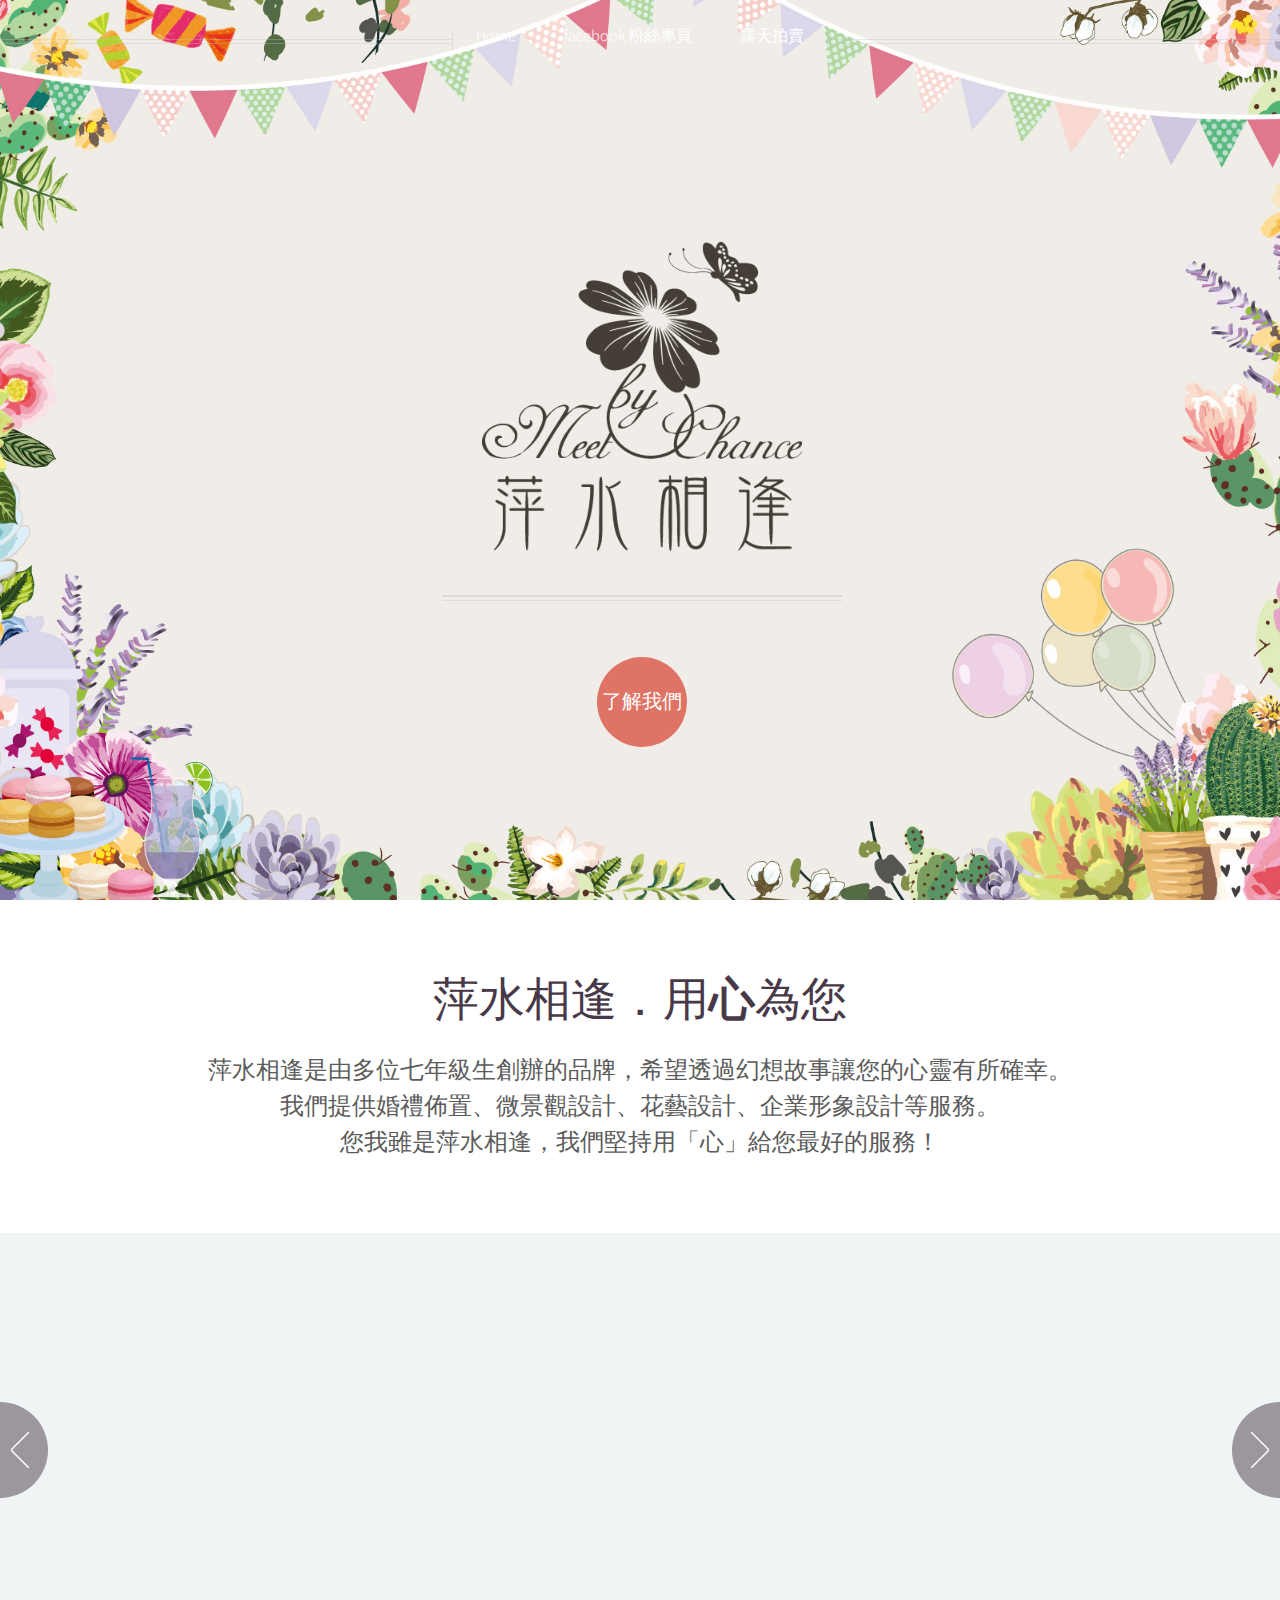
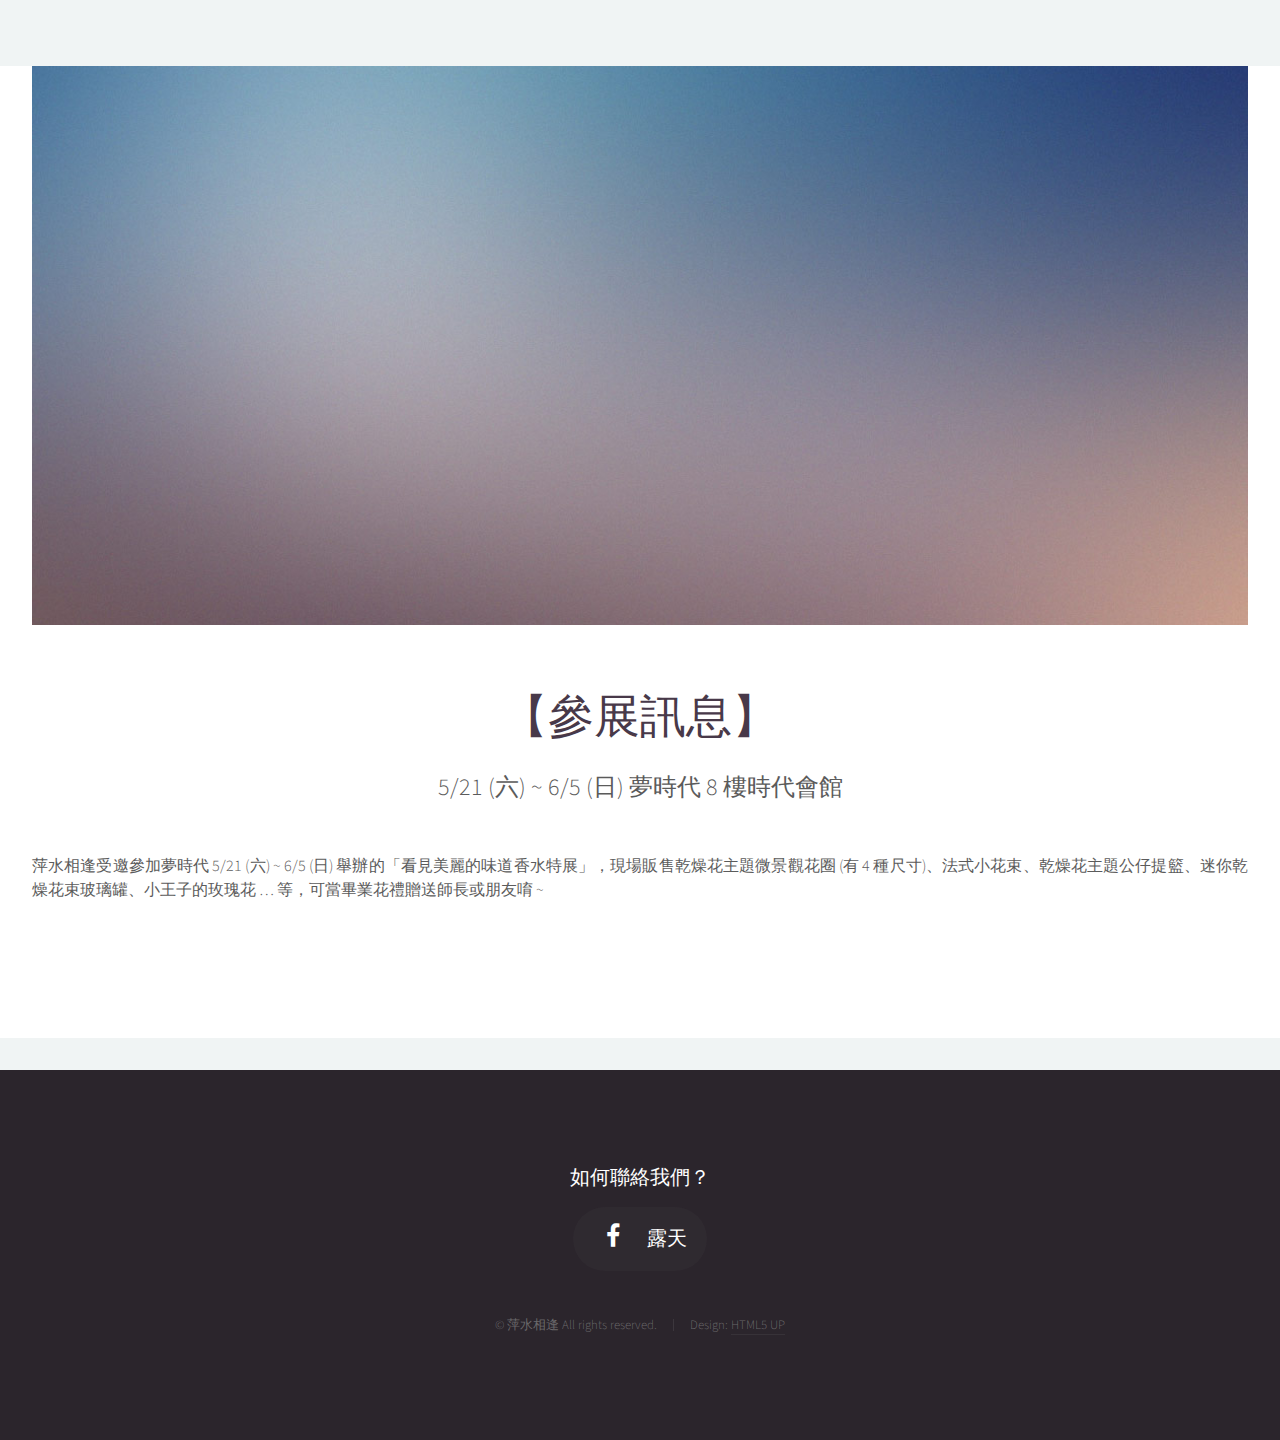
==== index.html @ 65e1cee0 "mark 'Continue Reading' button" ====
<!DOCTYPE HTML>
<!--
	Helios by HTML5 UP
	html5up.net | @n33co
	Free for personal and commercial use under the CCA 3.0 license (html5up.net/license)
-->
<html>
	<head>
		<title>萍水相逢</title>
		<meta charset="utf-8" />
		<meta name="viewport" content="width=device-width, initial-scale=1" />
		<!--[if lte IE 8]><script src="assets/js/ie/html5shiv.js"></script><![endif]-->
		<link rel="stylesheet" href="assets/css/main.css" />
		<!--[if lte IE 8]><link rel="stylesheet" href="assets/css/ie8.css" /><![endif]-->
	</head>
	<body class="homepage">
		<div id="page-wrapper">

			<!-- Header -->
				<div id="header">

					<!-- Inner -->
						<div class="inner">
							<header>
								<h1><a href="index.html" id="logo"><img src="images/logo.png" alt="logo" height="80%" width="80%"></a></h1>
								<hr />
							</header>
							<footer>
								<a href="#banner" class="button circled scrolly">了解我們</a>
							</footer>
						</div>

					<!-- Nav -->
						<nav id="nav">
							<ul>
								<li><a href="index.html">Home</a></li>
								<!--<li>
									<a href="#">Dropdown</a>
									<ul>
										<li><a href="#">Lorem ipsum dolor</a></li>
										<li><a href="#">Magna phasellus</a></li>
										<li><a href="#">Etiam dolore nisl</a></li>
										<li>
											<a href="#">And a submenu &hellip;</a>
											<ul>
												<li><a href="#">Lorem ipsum dolor</a></li>
												<li><a href="#">Phasellus consequat</a></li>
												<li><a href="#">Magna phasellus</a></li>
												<li><a href="#">Etiam dolore nisl</a></li>
											</ul>
										</li>
										<li><a href="#">Veroeros feugiat</a></li>
									</ul>
								</li>-->
								<li><a href="https://www.facebook.com/mebych/" target="_blank">facebook 粉絲專頁</a></li>
								<li><a href="http://class.ruten.com.tw/user/index00.php?s=mebych" target="_blank">露天拍賣</a></li>
							</ul>
						</nav>

				</div>

			<!-- Banner -->
				<section id="banner">
					<header>
						<h2>萍水相逢．用<strong>心</strong>為您</h2>
						<p>萍水相逢是由多位七年級生創辦的品牌，希望透過幻想故事讓您的心靈有所確幸。<br>
						我們提供婚禮佈置、微景觀設計、花藝設計、企業形象設計等服務。<br>您我雖是萍水相逢，我們堅持用「心」給您最好的服務！
						</p>
					</header>
				</section>

			<!-- Carousel -->
				<section class="carousel">
					<div class="reel">

						<article>
							<a href="#" class="image featured"><img src="images/pic01.jpg" alt="" /></a>
							<header>
								<h3><a href="#">婚禮佈置</a></h3>
							</header>
							<p>依照您的需求設計風格，配合花藝與 Candy Bar，讓會場閃耀無比。</p>
						</article>

						<article>
							<a href="#" class="image featured"><img src="images/pic02.jpg" alt="" /></a>
							<header>
								<h3><a href="#">微景觀設計</a></h3>
							</header>
							<p>乾燥花、多肉植物、仿真多肉花草微景觀主題設計，送禮自用兩相宜</p>
						</article>

						<article>
							<a href="#" class="image featured"><img src="images/pic03.jpg" alt="" /></a>
							<header>
								<h3><a href="#">花藝設計</a></h3>
							</header>
							<p>鮮花捧花、乾燥花捧花、珠寶捧花、送禮花束</p>
						</article>

						<article>
							<a href="#" class="image featured"><img src="images/pic04.jpg" alt="" /></a>
							<header>
								<h3><a href="#">胸花設計</a></h3>
							</header>
							<p>鮮花胸花、乾燥花胸花<br>新郎胸花、伴郎胸花、主婚人胸花</p>
						</article>

						<article>
							<a href="#" class="image featured"><img src="images/pic05.jpg" alt="" /></a>
							<header>
								<h3><a href="#">企業形象設計</a></h3>
							</header>
							<p>企業形象 Logo、婚禮 Logo、婚禮背板、喜帖、名片、平面設計</p>
						</article>

						<!--
						<article>
							<a href="#" class="image featured"><img src="images/pic01.jpg" alt="" /></a>
							<header>
								<h3><a href="#">Pulvinar sagittis congue</a></h3>
							</header>
							<p>Commodo id natoque malesuada sollicitudin elit suscipit magna.</p>
						</article>

						<article>
							<a href="#" class="image featured"><img src="images/pic02.jpg" alt="" /></a>
							<header>
								<h3><a href="#">Fermentum sagittis proin</a></h3>
							</header>
							<p>Commodo id natoque malesuada sollicitudin elit suscipit magna.</p>
						</article>

						<article>
							<a href="#" class="image featured"><img src="images/pic03.jpg" alt="" /></a>
							<header>
								<h3><a href="#">Sed quis rhoncus placerat</a></h3>
							</header>
							<p>Commodo id natoque malesuada sollicitudin elit suscipit magna.</p>
						</article>

						<article>
							<a href="#" class="image featured"><img src="images/pic04.jpg" alt="" /></a>
							<header>
								<h3><a href="#">Ultrices urna sit lobortis</a></h3>
							</header>
							<p>Commodo id natoque malesuada sollicitudin elit suscipit magna.</p>
						</article>

						<article>
							<a href="#" class="image featured"><img src="images/pic05.jpg" alt="" /></a>
							<header>
								<h3><a href="#">Varius magnis sollicitudin</a></h3>
							</header>
							<p>Commodo id natoque malesuada sollicitudin elit suscipit magna.</p>
						</article>-->

					</div>
				</section>

			<!-- Main -->
				<div class="wrapper style2">

					<article id="main" class="container special">
						<a href="#" class="image featured"><img src="images/pic06.jpg" alt="" /></a>
						<header>
							<h2><a href="#">【參展訊息】</a></h2>
							<p>5/21 (六) ~ 6/5 (日) 夢時代 8 樓時代會館
							</p>
						</header>
						<p>
							萍水相逢受邀參加夢時代 5/21 (六) ~ 6/5 (日) 舉辦的「看見美麗的味道香水特展」，現場販售乾燥花主題微景觀花圈 (有 4 種尺寸)、法式小花束、乾燥花主題公仔提籃、迷你乾燥花束玻璃罐、小王子的玫瑰花 … 等，可當畢業花禮贈送師長或朋友唷 ~
						</p>
						<footer>
              <!--
							<a href="#" class="button">Continue Reading</a>
              -->
						</footer>
					</article>

				</div>

			<!-- Features -->
			<!-- 	<div class="wrapper style1">

					<section id="features" class="container special">
						<header>
							<h2>Morbi ullamcorper et varius leo lacus</h2>
							<p>Ipsum volutpat consectetur orci metus consequat imperdiet duis integer semper magna.</p>
						</header>
						<div class="row">
							<article class="4u 12u(mobile) special">
								<a href="#" class="image featured"><img src="images/pic07.jpg" alt="" /></a>
								<header>
									<h3><a href="#">Gravida aliquam penatibus</a></h3>
								</header>
								<p>
									Amet nullam fringilla nibh nulla convallis tique ante proin sociis accumsan lobortis. Auctor etiam
									porttitor phasellus tempus cubilia ultrices tempor sagittis. Nisl fermentum consequat integer interdum.
								</p>
							</article>
							<article class="4u 12u(mobile) special">
								<a href="#" class="image featured"><img src="images/pic08.jpg" alt="" /></a>
								<header>
									<h3><a href="#">Sed quis rhoncus placerat</a></h3>
								</header>
								<p>
									Amet nullam fringilla nibh nulla convallis tique ante proin sociis accumsan lobortis. Auctor etiam
									porttitor phasellus tempus cubilia ultrices tempor sagittis. Nisl fermentum consequat integer interdum.
								</p>
							</article>
							<article class="4u 12u(mobile) special">
								<a href="#" class="image featured"><img src="images/pic09.jpg" alt="" /></a>
								<header>
									<h3><a href="#">Magna laoreet et aliquam</a></h3>
								</header>
								<p>
									Amet nullam fringilla nibh nulla convallis tique ante proin sociis accumsan lobortis. Auctor etiam
									porttitor phasellus tempus cubilia ultrices tempor sagittis. Nisl fermentum consequat integer interdum.
								</p>
							</article>
						</div>
					</section>

				</div>
-->
			<!-- Footer -->
				<div id="footer">
					<div class="container">
						<div class="row">
							<div class="12u">

								<!-- Contact -->
									<section class="contact">
										<header>
											<h3>如何聯絡我們？</h3>
										</header>
										<ul class="icons">
											<li><a href="https://www.facebook.com/mebych/" class="icon fa-facebook"><span class="label">Facebook</span></a></li>
											<li><a href="http://class.ruten.com.tw/user/index00.php?s=mebych">露天</a></li>
										</ul>
									</section>

								<!-- Copyright -->
									<div class="copyright">
										<ul class="menu">
											<li>&copy; 萍水相逢 All rights reserved.</li><li>Design: <a href="http://html5up.net" target="_blank">HTML5 UP</a></li>
										</ul>
									</div>

							</div>

						</div>
					</div>
				</div>

		</div>

		<!-- Scripts -->
			<script src="assets/js/jquery.min.js"></script>
			<script src="assets/js/jquery.dropotron.min.js"></script>
			<script src="assets/js/jquery.scrolly.min.js"></script>
			<script src="assets/js/jquery.onvisible.min.js"></script>
			<script src="assets/js/skel.min.js"></script>
			<script src="assets/js/util.js"></script>
			<!--[if lte IE 8]><script src="assets/js/ie/respond.min.js"></script><![endif]-->
			<script src="assets/js/main.js"></script>

	</body>
</html>
---- assets/css/main.css ----
@import url("http://fonts.googleapis.com/css?family=Source+Sans+Pro:300,300italic,400,400italic,600");
@import url("font-awesome.min.css");

/*
	Helios by HTML5 UP
	html5up.net | @n33co
	Free for personal and commercial use under the CCA 3.0 license (html5up.net/license)
*/

/* Reset */

	html, body, div, span, applet, object, iframe, h1, h2, h3, h4, h5, h6, p, blockquote, pre, a, abbr, acronym, address, big, cite, code, del, dfn, em, img, ins, kbd, q, s, samp, small, strike, strong, sub, sup, tt, var, b, u, i, center, dl, dt, dd, ol, ul, li, fieldset, form, label, legend, table, caption, tbody, tfoot, thead, tr, th, td, article, aside, canvas, details, embed, figure, figcaption, footer, header, hgroup, menu, nav, output, ruby, section, summary, time, mark, audio, video {
		margin: 0;
		padding: 0;
		border: 0;
		font-size: 100%;
		font: inherit;
		vertical-align: baseline;
	}

	article, aside, details, figcaption, figure, footer, header, hgroup, menu, nav, section {
		display: block;
	}

	body {
		line-height: 1;
	}

	ol, ul {
		list-style: none;
	}

	blockquote, q {
		quotes: none;
	}

	blockquote:before, blockquote:after, q:before, q:after {
		content: '';
		content: none;
	}

	table {
		border-collapse: collapse;
		border-spacing: 0;
	}

	body {
		-webkit-text-size-adjust: none;
	}

/* Box Model */

	*, *:before, *:after {
		-moz-box-sizing: border-box;
		-webkit-box-sizing: border-box;
		box-sizing: border-box;
	}

/* Containers */

	.container {
		margin-left: auto;
		margin-right: auto;
	}

	.container.\31 25\25 {
		width: 100%;
		max-width: 1750px;
		min-width: 1400px;
	}

	.container.\37 5\25 {
		width: 1050px;
	}

	.container.\35 0\25 {
		width: 700px;
	}

	.container.\32 5\25 {
		width: 350px;
	}

	.container {
		width: 1400px;
	}

	@media screen and (max-width: 1680px) {

		.container.\31 25\25 {
			width: 100%;
			max-width: 1500px;
			min-width: 1200px;
		}

		.container.\37 5\25 {
			width: 900px;
		}

		.container.\35 0\25 {
			width: 600px;
		}

		.container.\32 5\25 {
			width: 300px;
		}

		.container {
			width: 1200px;
		}

	}

	@media screen and (max-width: 1280px) {

		.container.\31 25\25 {
			width: 100%;
			max-width: 125%;
			min-width: 100%;
		}

		.container.\37 5\25 {
			width: 75%;
		}

		.container.\35 0\25 {
			width: 50%;
		}

		.container.\32 5\25 {
			width: 25%;
		}

		.container {
			width: 100%;
		}

	}

	@media screen and (max-width: 960px) {

		.container.\31 25\25 {
			width: 100%;
			max-width: 125%;
			min-width: 100%;
		}

		.container.\37 5\25 {
			width: 75%;
		}

		.container.\35 0\25 {
			width: 50%;
		}

		.container.\32 5\25 {
			width: 25%;
		}

		.container {
			width: 100%;
		}

	}

	@media screen and (max-width: 840px) {

		.container.\31 25\25 {
			width: 100%;
			max-width: 125%;
			min-width: 100%;
		}

		.container.\37 5\25 {
			width: 75%;
		}

		.container.\35 0\25 {
			width: 50%;
		}

		.container.\32 5\25 {
			width: 25%;
		}

		.container {
			width: 100% !important;
		}

	}

	@media screen and (max-width: 736px) {

		.container.\31 25\25 {
			width: 100%;
			max-width: 125%;
			min-width: 100%;
		}

		.container.\37 5\25 {
			width: 75%;
		}

		.container.\35 0\25 {
			width: 50%;
		}

		.container.\32 5\25 {
			width: 25%;
		}

		.container {
			width: 100% !important;
		}

	}

/* Grid */

	.row {
		border-bottom: solid 1px transparent;
		-moz-box-sizing: border-box;
		-webkit-box-sizing: border-box;
		box-sizing: border-box;
	}

	.row > * {
		float: left;
		-moz-box-sizing: border-box;
		-webkit-box-sizing: border-box;
		box-sizing: border-box;
	}

	.row:after, .row:before {
		content: '';
		display: block;
		clear: both;
		height: 0;
	}

	.row.uniform > * > :first-child {
		margin-top: 0;
	}

	.row.uniform > * > :last-child {
		margin-bottom: 0;
	}

	.row.\30 \25 > * {
		padding: 0px 0 0 0px;
	}

	.row.\30 \25 {
		margin: 0px 0 -1px 0px;
	}

	.row.uniform.\30 \25 > * {
		padding: 0px 0 0 0px;
	}

	.row.uniform.\30 \25 {
		margin: 0px 0 -1px 0px;
	}

	.row > * {
		padding: 48px 0 0 48px;
	}

	.row {
		margin: -48px 0 -1px -48px;
	}

	.row.uniform > * {
		padding: 48px 0 0 48px;
	}

	.row.uniform {
		margin: -48px 0 -1px -48px;
	}

	.row.\32 00\25 > * {
		padding: 96px 0 0 96px;
	}

	.row.\32 00\25 {
		margin: -96px 0 -1px -96px;
	}

	.row.uniform.\32 00\25 > * {
		padding: 96px 0 0 96px;
	}

	.row.uniform.\32 00\25 {
		margin: -96px 0 -1px -96px;
	}

	.row.\31 50\25 > * {
		padding: 72px 0 0 72px;
	}

	.row.\31 50\25 {
		margin: -72px 0 -1px -72px;
	}

	.row.uniform.\31 50\25 > * {
		padding: 72px 0 0 72px;
	}

	.row.uniform.\31 50\25 {
		margin: -72px 0 -1px -72px;
	}

	.row.\35 0\25 > * {
		padding: 24px 0 0 24px;
	}

	.row.\35 0\25 {
		margin: -24px 0 -1px -24px;
	}

	.row.uniform.\35 0\25 > * {
		padding: 24px 0 0 24px;
	}

	.row.uniform.\35 0\25 {
		margin: -24px 0 -1px -24px;
	}

	.row.\32 5\25 > * {
		padding: 12px 0 0 12px;
	}

	.row.\32 5\25 {
		margin: -12px 0 -1px -12px;
	}

	.row.uniform.\32 5\25 > * {
		padding: 12px 0 0 12px;
	}

	.row.uniform.\32 5\25 {
		margin: -12px 0 -1px -12px;
	}

	.\31 2u, .\31 2u\24 {
		width: 100%;
		clear: none;
		margin-left: 0;
	}

	.\31 1u, .\31 1u\24 {
		width: 91.6666666667%;
		clear: none;
		margin-left: 0;
	}

	.\31 0u, .\31 0u\24 {
		width: 83.3333333333%;
		clear: none;
		margin-left: 0;
	}

	.\39 u, .\39 u\24 {
		width: 75%;
		clear: none;
		margin-left: 0;
	}

	.\38 u, .\38 u\24 {
		width: 66.6666666667%;
		clear: none;
		margin-left: 0;
	}

	.\37 u, .\37 u\24 {
		width: 58.3333333333%;
		clear: none;
		margin-left: 0;
	}

	.\36 u, .\36 u\24 {
		width: 50%;
		clear: none;
		margin-left: 0;
	}

	.\35 u, .\35 u\24 {
		width: 41.6666666667%;
		clear: none;
		margin-left: 0;
	}

	.\34 u, .\34 u\24 {
		width: 33.3333333333%;
		clear: none;
		margin-left: 0;
	}

	.\33 u, .\33 u\24 {
		width: 25%;
		clear: none;
		margin-left: 0;
	}

	.\32 u, .\32 u\24 {
		width: 16.6666666667%;
		clear: none;
		margin-left: 0;
	}

	.\31 u, .\31 u\24 {
		width: 8.3333333333%;
		clear: none;
		margin-left: 0;
	}

	.\31 2u\24 + *,
	.\31 1u\24 + *,
	.\31 0u\24 + *,
	.\39 u\24 + *,
	.\38 u\24 + *,
	.\37 u\24 + *,
	.\36 u\24 + *,
	.\35 u\24 + *,
	.\34 u\24 + *,
	.\33 u\24 + *,
	.\32 u\24 + *,
	.\31 u\24 + * {
		clear: left;
	}

	.\-11u {
		margin-left: 91.66667%;
	}

	.\-10u {
		margin-left: 83.33333%;
	}

	.\-9u {
		margin-left: 75%;
	}

	.\-8u {
		margin-left: 66.66667%;
	}

	.\-7u {
		margin-left: 58.33333%;
	}

	.\-6u {
		margin-left: 50%;
	}

	.\-5u {
		margin-left: 41.66667%;
	}

	.\-4u {
		margin-left: 33.33333%;
	}

	.\-3u {
		margin-left: 25%;
	}

	.\-2u {
		margin-left: 16.66667%;
	}

	.\-1u {
		margin-left: 8.33333%;
	}

	@media screen and (max-width: 1680px) {

		.row > * {
			padding: 48px 0 0 48px;
		}

		.row {
			margin: -48px 0 -1px -48px;
		}

		.row.uniform > * {
			padding: 48px 0 0 48px;
		}

		.row.uniform {
			margin: -48px 0 -1px -48px;
		}

		.row.\32 00\25 > * {
			padding: 96px 0 0 96px;
		}

		.row.\32 00\25 {
			margin: -96px 0 -1px -96px;
		}

		.row.uniform.\32 00\25 > * {
			padding: 96px 0 0 96px;
		}

		.row.uniform.\32 00\25 {
			margin: -96px 0 -1px -96px;
		}

		.row.\31 50\25 > * {
			padding: 72px 0 0 72px;
		}

		.row.\31 50\25 {
			margin: -72px 0 -1px -72px;
		}

		.row.uniform.\31 50\25 > * {
			padding: 72px 0 0 72px;
		}

		.row.uniform.\31 50\25 {
			margin: -72px 0 -1px -72px;
		}

		.row.\35 0\25 > * {
			padding: 24px 0 0 24px;
		}

		.row.\35 0\25 {
			margin: -24px 0 -1px -24px;
		}

		.row.uniform.\35 0\25 > * {
			padding: 24px 0 0 24px;
		}

		.row.uniform.\35 0\25 {
			margin: -24px 0 -1px -24px;
		}

		.row.\32 5\25 > * {
			padding: 12px 0 0 12px;
		}

		.row.\32 5\25 {
			margin: -12px 0 -1px -12px;
		}

		.row.uniform.\32 5\25 > * {
			padding: 12px 0 0 12px;
		}

		.row.uniform.\32 5\25 {
			margin: -12px 0 -1px -12px;
		}

		.\31 2u\28wide\29, .\31 2u\24\28wide\29 {
			width: 100%;
			clear: none;
			margin-left: 0;
		}

		.\31 1u\28wide\29, .\31 1u\24\28wide\29 {
			width: 91.6666666667%;
			clear: none;
			margin-left: 0;
		}

		.\31 0u\28wide\29, .\31 0u\24\28wide\29 {
			width: 83.3333333333%;
			clear: none;
			margin-left: 0;
		}

		.\39 u\28wide\29, .\39 u\24\28wide\29 {
			width: 75%;
			clear: none;
			margin-left: 0;
		}

		.\38 u\28wide\29, .\38 u\24\28wide\29 {
			width: 66.6666666667%;
			clear: none;
			margin-left: 0;
		}

		.\37 u\28wide\29, .\37 u\24\28wide\29 {
			width: 58.3333333333%;
			clear: none;
			margin-left: 0;
		}

		.\36 u\28wide\29, .\36 u\24\28wide\29 {
			width: 50%;
			clear: none;
			margin-left: 0;
		}

		.\35 u\28wide\29, .\35 u\24\28wide\29 {
			width: 41.6666666667%;
			clear: none;
			margin-left: 0;
		}

		.\34 u\28wide\29, .\34 u\24\28wide\29 {
			width: 33.3333333333%;
			clear: none;
			margin-left: 0;
		}

		.\33 u\28wide\29, .\33 u\24\28wide\29 {
			width: 25%;
			clear: none;
			margin-left: 0;
		}

		.\32 u\28wide\29, .\32 u\24\28wide\29 {
			width: 16.6666666667%;
			clear: none;
			margin-left: 0;
		}

		.\31 u\28wide\29, .\31 u\24\28wide\29 {
			width: 8.3333333333%;
			clear: none;
			margin-left: 0;
		}

		.\31 2u\24\28wide\29 + *,
		.\31 1u\24\28wide\29 + *,
		.\31 0u\24\28wide\29 + *,
		.\39 u\24\28wide\29 + *,
		.\38 u\24\28wide\29 + *,
		.\37 u\24\28wide\29 + *,
		.\36 u\24\28wide\29 + *,
		.\35 u\24\28wide\29 + *,
		.\34 u\24\28wide\29 + *,
		.\33 u\24\28wide\29 + *,
		.\32 u\24\28wide\29 + *,
		.\31 u\24\28wide\29 + * {
			clear: left;
		}

		.\-11u\28wide\29 {
			margin-left: 91.66667%;
		}

		.\-10u\28wide\29 {
			margin-left: 83.33333%;
		}

		.\-9u\28wide\29 {
			margin-left: 75%;
		}

		.\-8u\28wide\29 {
			margin-left: 66.66667%;
		}

		.\-7u\28wide\29 {
			margin-left: 58.33333%;
		}

		.\-6u\28wide\29 {
			margin-left: 50%;
		}

		.\-5u\28wide\29 {
			margin-left: 41.66667%;
		}

		.\-4u\28wide\29 {
			margin-left: 33.33333%;
		}

		.\-3u\28wide\29 {
			margin-left: 25%;
		}

		.\-2u\28wide\29 {
			margin-left: 16.66667%;
		}

		.\-1u\28wide\29 {
			margin-left: 8.33333%;
		}

	}

	@media screen and (max-width: 1280px) {

		.row > * {
			padding: 36px 0 0 36px;
		}

		.row {
			margin: -36px 0 -1px -36px;
		}

		.row.uniform > * {
			padding: 36px 0 0 36px;
		}

		.row.uniform {
			margin: -36px 0 -1px -36px;
		}

		.row.\32 00\25 > * {
			padding: 72px 0 0 72px;
		}

		.row.\32 00\25 {
			margin: -72px 0 -1px -72px;
		}

		.row.uniform.\32 00\25 > * {
			padding: 72px 0 0 72px;
		}

		.row.uniform.\32 00\25 {
			margin: -72px 0 -1px -72px;
		}

		.row.\31 50\25 > * {
			padding: 54px 0 0 54px;
		}

		.row.\31 50\25 {
			margin: -54px 0 -1px -54px;
		}

		.row.uniform.\31 50\25 > * {
			padding: 54px 0 0 54px;
		}

		.row.uniform.\31 50\25 {
			margin: -54px 0 -1px -54px;
		}

		.row.\35 0\25 > * {
			padding: 18px 0 0 18px;
		}

		.row.\35 0\25 {
			margin: -18px 0 -1px -18px;
		}

		.row.uniform.\35 0\25 > * {
			padding: 18px 0 0 18px;
		}

		.row.uniform.\35 0\25 {
			margin: -18px 0 -1px -18px;
		}

		.row.\32 5\25 > * {
			padding: 9px 0 0 9px;
		}

		.row.\32 5\25 {
			margin: -9px 0 -1px -9px;
		}

		.row.uniform.\32 5\25 > * {
			padding: 9px 0 0 9px;
		}

		.row.uniform.\32 5\25 {
			margin: -9px 0 -1px -9px;
		}

		.\31 2u\28normal\29, .\31 2u\24\28normal\29 {
			width: 100%;
			clear: none;
			margin-left: 0;
		}

		.\31 1u\28normal\29, .\31 1u\24\28normal\29 {
			width: 91.6666666667%;
			clear: none;
			margin-left: 0;
		}

		.\31 0u\28normal\29, .\31 0u\24\28normal\29 {
			width: 83.3333333333%;
			clear: none;
			margin-left: 0;
		}

		.\39 u\28normal\29, .\39 u\24\28normal\29 {
			width: 75%;
			clear: none;
			margin-left: 0;
		}

		.\38 u\28normal\29, .\38 u\24\28normal\29 {
			width: 66.6666666667%;
			clear: none;
			margin-left: 0;
		}

		.\37 u\28normal\29, .\37 u\24\28normal\29 {
			width: 58.3333333333%;
			clear: none;
			margin-left: 0;
		}

		.\36 u\28normal\29, .\36 u\24\28normal\29 {
			width: 50%;
			clear: none;
			margin-left: 0;
		}

		.\35 u\28normal\29, .\35 u\24\28normal\29 {
			width: 41.6666666667%;
			clear: none;
			margin-left: 0;
		}

		.\34 u\28normal\29, .\34 u\24\28normal\29 {
			width: 33.3333333333%;
			clear: none;
			margin-left: 0;
		}

		.\33 u\28normal\29, .\33 u\24\28normal\29 {
			width: 25%;
			clear: none;
			margin-left: 0;
		}

		.\32 u\28normal\29, .\32 u\24\28normal\29 {
			width: 16.6666666667%;
			clear: none;
			margin-left: 0;
		}

		.\31 u\28normal\29, .\31 u\24\28normal\29 {
			width: 8.3333333333%;
			clear: none;
			margin-left: 0;
		}

		.\31 2u\24\28normal\29 + *,
		.\31 1u\24\28normal\29 + *,
		.\31 0u\24\28normal\29 + *,
		.\39 u\24\28normal\29 + *,
		.\38 u\24\28normal\29 + *,
		.\37 u\24\28normal\29 + *,
		.\36 u\24\28normal\29 + *,
		.\35 u\24\28normal\29 + *,
		.\34 u\24\28normal\29 + *,
		.\33 u\24\28normal\29 + *,
		.\32 u\24\28normal\29 + *,
		.\31 u\24\28normal\29 + * {
			clear: left;
		}

		.\-11u\28normal\29 {
			margin-left: 91.66667%;
		}

		.\-10u\28normal\29 {
			margin-left: 83.33333%;
		}

		.\-9u\28normal\29 {
			margin-left: 75%;
		}

		.\-8u\28normal\29 {
			margin-left: 66.66667%;
		}

		.\-7u\28normal\29 {
			margin-left: 58.33333%;
		}

		.\-6u\28normal\29 {
			margin-left: 50%;
		}

		.\-5u\28normal\29 {
			margin-left: 41.66667%;
		}

		.\-4u\28normal\29 {
			margin-left: 33.33333%;
		}

		.\-3u\28normal\29 {
			margin-left: 25%;
		}

		.\-2u\28normal\29 {
			margin-left: 16.66667%;
		}

		.\-1u\28normal\29 {
			margin-left: 8.33333%;
		}

	}

	@media screen and (max-width: 960px) {

		.row > * {
			padding: 32px 0 0 32px;
		}

		.row {
			margin: -32px 0 -1px -32px;
		}

		.row.uniform > * {
			padding: 32px 0 0 32px;
		}

		.row.uniform {
			margin: -32px 0 -1px -32px;
		}

		.row.\32 00\25 > * {
			padding: 64px 0 0 64px;
		}

		.row.\32 00\25 {
			margin: -64px 0 -1px -64px;
		}

		.row.uniform.\32 00\25 > * {
			padding: 64px 0 0 64px;
		}

		.row.uniform.\32 00\25 {
			margin: -64px 0 -1px -64px;
		}

		.row.\31 50\25 > * {
			padding: 48px 0 0 48px;
		}

		.row.\31 50\25 {
			margin: -48px 0 -1px -48px;
		}

		.row.uniform.\31 50\25 > * {
			padding: 48px 0 0 48px;
		}

		.row.uniform.\31 50\25 {
			margin: -48px 0 -1px -48px;
		}

		.row.\35 0\25 > * {
			padding: 16px 0 0 16px;
		}

		.row.\35 0\25 {
			margin: -16px 0 -1px -16px;
		}

		.row.uniform.\35 0\25 > * {
			padding: 16px 0 0 16px;
		}

		.row.uniform.\35 0\25 {
			margin: -16px 0 -1px -16px;
		}

		.row.\32 5\25 > * {
			padding: 8px 0 0 8px;
		}

		.row.\32 5\25 {
			margin: -8px 0 -1px -8px;
		}

		.row.uniform.\32 5\25 > * {
			padding: 8px 0 0 8px;
		}

		.row.uniform.\32 5\25 {
			margin: -8px 0 -1px -8px;
		}

		.\31 2u\28narrow\29, .\31 2u\24\28narrow\29 {
			width: 100%;
			clear: none;
			margin-left: 0;
		}

		.\31 1u\28narrow\29, .\31 1u\24\28narrow\29 {
			width: 91.6666666667%;
			clear: none;
			margin-left: 0;
		}

		.\31 0u\28narrow\29, .\31 0u\24\28narrow\29 {
			width: 83.3333333333%;
			clear: none;
			margin-left: 0;
		}

		.\39 u\28narrow\29, .\39 u\24\28narrow\29 {
			width: 75%;
			clear: none;
			margin-left: 0;
		}

		.\38 u\28narrow\29, .\38 u\24\28narrow\29 {
			width: 66.6666666667%;
			clear: none;
			margin-left: 0;
		}

		.\37 u\28narrow\29, .\37 u\24\28narrow\29 {
			width: 58.3333333333%;
			clear: none;
			margin-left: 0;
		}

		.\36 u\28narrow\29, .\36 u\24\28narrow\29 {
			width: 50%;
			clear: none;
			margin-left: 0;
		}

		.\35 u\28narrow\29, .\35 u\24\28narrow\29 {
			width: 41.6666666667%;
			clear: none;
			margin-left: 0;
		}

		.\34 u\28narrow\29, .\34 u\24\28narrow\29 {
			width: 33.3333333333%;
			clear: none;
			margin-left: 0;
		}

		.\33 u\28narrow\29, .\33 u\24\28narrow\29 {
			width: 25%;
			clear: none;
			margin-left: 0;
		}

		.\32 u\28narrow\29, .\32 u\24\28narrow\29 {
			width: 16.6666666667%;
			clear: none;
			margin-left: 0;
		}

		.\31 u\28narrow\29, .\31 u\24\28narrow\29 {
			width: 8.3333333333%;
			clear: none;
			margin-left: 0;
		}

		.\31 2u\24\28narrow\29 + *,
		.\31 1u\24\28narrow\29 + *,
		.\31 0u\24\28narrow\29 + *,
		.\39 u\24\28narrow\29 + *,
		.\38 u\24\28narrow\29 + *,
		.\37 u\24\28narrow\29 + *,
		.\36 u\24\28narrow\29 + *,
		.\35 u\24\28narrow\29 + *,
		.\34 u\24\28narrow\29 + *,
		.\33 u\24\28narrow\29 + *,
		.\32 u\24\28narrow\29 + *,
		.\31 u\24\28narrow\29 + * {
			clear: left;
		}

		.\-11u\28narrow\29 {
			margin-left: 91.66667%;
		}

		.\-10u\28narrow\29 {
			margin-left: 83.33333%;
		}

		.\-9u\28narrow\29 {
			margin-left: 75%;
		}

		.\-8u\28narrow\29 {
			margin-left: 66.66667%;
		}

		.\-7u\28narrow\29 {
			margin-left: 58.33333%;
		}

		.\-6u\28narrow\29 {
			margin-left: 50%;
		}

		.\-5u\28narrow\29 {
			margin-left: 41.66667%;
		}

		.\-4u\28narrow\29 {
			margin-left: 33.33333%;
		}

		.\-3u\28narrow\29 {
			margin-left: 25%;
		}

		.\-2u\28narrow\29 {
			margin-left: 16.66667%;
		}

		.\-1u\28narrow\29 {
			margin-left: 8.33333%;
		}

	}

	@media screen and (max-width: 840px) {

		.row > * {
			padding: 32px 0 0 32px;
		}

		.row {
			margin: -32px 0 -1px -32px;
		}

		.row.uniform > * {
			padding: 32px 0 0 32px;
		}

		.row.uniform {
			margin: -32px 0 -1px -32px;
		}

		.row.\32 00\25 > * {
			padding: 64px 0 0 64px;
		}

		.row.\32 00\25 {
			margin: -64px 0 -1px -64px;
		}

		.row.uniform.\32 00\25 > * {
			padding: 64px 0 0 64px;
		}

		.row.uniform.\32 00\25 {
			margin: -64px 0 -1px -64px;
		}

		.row.\31 50\25 > * {
			padding: 48px 0 0 48px;
		}

		.row.\31 50\25 {
			margin: -48px 0 -1px -48px;
		}

		.row.uniform.\31 50\25 > * {
			padding: 48px 0 0 48px;
		}

		.row.uniform.\31 50\25 {
			margin: -48px 0 -1px -48px;
		}

		.row.\35 0\25 > * {
			padding: 16px 0 0 16px;
		}

		.row.\35 0\25 {
			margin: -16px 0 -1px -16px;
		}

		.row.uniform.\35 0\25 > * {
			padding: 16px 0 0 16px;
		}

		.row.uniform.\35 0\25 {
			margin: -16px 0 -1px -16px;
		}

		.row.\32 5\25 > * {
			padding: 8px 0 0 8px;
		}

		.row.\32 5\25 {
			margin: -8px 0 -1px -8px;
		}

		.row.uniform.\32 5\25 > * {
			padding: 8px 0 0 8px;
		}

		.row.uniform.\32 5\25 {
			margin: -8px 0 -1px -8px;
		}

		.\31 2u\28narrower\29, .\31 2u\24\28narrower\29 {
			width: 100%;
			clear: none;
			margin-left: 0;
		}

		.\31 1u\28narrower\29, .\31 1u\24\28narrower\29 {
			width: 91.6666666667%;
			clear: none;
			margin-left: 0;
		}

		.\31 0u\28narrower\29, .\31 0u\24\28narrower\29 {
			width: 83.3333333333%;
			clear: none;
			margin-left: 0;
		}

		.\39 u\28narrower\29, .\39 u\24\28narrower\29 {
			width: 75%;
			clear: none;
			margin-left: 0;
		}

		.\38 u\28narrower\29, .\38 u\24\28narrower\29 {
			width: 66.6666666667%;
			clear: none;
			margin-left: 0;
		}

		.\37 u\28narrower\29, .\37 u\24\28narrower\29 {
			width: 58.3333333333%;
			clear: none;
			margin-left: 0;
		}

		.\36 u\28narrower\29, .\36 u\24\28narrower\29 {
			width: 50%;
			clear: none;
			margin-left: 0;
		}

		.\35 u\28narrower\29, .\35 u\24\28narrower\29 {
			width: 41.6666666667%;
			clear: none;
			margin-left: 0;
		}

		.\34 u\28narrower\29, .\34 u\24\28narrower\29 {
			width: 33.3333333333%;
			clear: none;
			margin-left: 0;
		}

		.\33 u\28narrower\29, .\33 u\24\28narrower\29 {
			width: 25%;
			clear: none;
			margin-left: 0;
		}

		.\32 u\28narrower\29, .\32 u\24\28narrower\29 {
			width: 16.6666666667%;
			clear: none;
			margin-left: 0;
		}

		.\31 u\28narrower\29, .\31 u\24\28narrower\29 {
			width: 8.3333333333%;
			clear: none;
			margin-left: 0;
		}

		.\31 2u\24\28narrower\29 + *,
		.\31 1u\24\28narrower\29 + *,
		.\31 0u\24\28narrower\29 + *,
		.\39 u\24\28narrower\29 + *,
		.\38 u\24\28narrower\29 + *,
		.\37 u\24\28narrower\29 + *,
		.\36 u\24\28narrower\29 + *,
		.\35 u\24\28narrower\29 + *,
		.\34 u\24\28narrower\29 + *,
		.\33 u\24\28narrower\29 + *,
		.\32 u\24\28narrower\29 + *,
		.\31 u\24\28narrower\29 + * {
			clear: left;
		}

		.\-11u\28narrower\29 {
			margin-left: 91.66667%;
		}

		.\-10u\28narrower\29 {
			margin-left: 83.33333%;
		}

		.\-9u\28narrower\29 {
			margin-left: 75%;
		}

		.\-8u\28narrower\29 {
			margin-left: 66.66667%;
		}

		.\-7u\28narrower\29 {
			margin-left: 58.33333%;
		}

		.\-6u\28narrower\29 {
			margin-left: 50%;
		}

		.\-5u\28narrower\29 {
			margin-left: 41.66667%;
		}

		.\-4u\28narrower\29 {
			margin-left: 33.33333%;
		}

		.\-3u\28narrower\29 {
			margin-left: 25%;
		}

		.\-2u\28narrower\29 {
			margin-left: 16.66667%;
		}

		.\-1u\28narrower\29 {
			margin-left: 8.33333%;
		}

	}

	@media screen and (max-width: 736px) {

		.row > * {
			padding: 20px 0 0 20px;
		}

		.row {
			margin: -20px 0 -1px -20px;
		}

		.row.uniform > * {
			padding: 20px 0 0 20px;
		}

		.row.uniform {
			margin: -20px 0 -1px -20px;
		}

		.row.\32 00\25 > * {
			padding: 40px 0 0 40px;
		}

		.row.\32 00\25 {
			margin: -40px 0 -1px -40px;
		}

		.row.uniform.\32 00\25 > * {
			padding: 40px 0 0 40px;
		}

		.row.uniform.\32 00\25 {
			margin: -40px 0 -1px -40px;
		}

		.row.\31 50\25 > * {
			padding: 30px 0 0 30px;
		}

		.row.\31 50\25 {
			margin: -30px 0 -1px -30px;
		}

		.row.uniform.\31 50\25 > * {
			padding: 30px 0 0 30px;
		}

		.row.uniform.\31 50\25 {
			margin: -30px 0 -1px -30px;
		}

		.row.\35 0\25 > * {
			padding: 10px 0 0 10px;
		}

		.row.\35 0\25 {
			margin: -10px 0 -1px -10px;
		}

		.row.uniform.\35 0\25 > * {
			padding: 10px 0 0 10px;
		}

		.row.uniform.\35 0\25 {
			margin: -10px 0 -1px -10px;
		}

		.row.\32 5\25 > * {
			padding: 5px 0 0 5px;
		}

		.row.\32 5\25 {
			margin: -5px 0 -1px -5px;
		}

		.row.uniform.\32 5\25 > * {
			padding: 5px 0 0 5px;
		}

		.row.uniform.\32 5\25 {
			margin: -5px 0 -1px -5px;
		}

		.\31 2u\28mobile\29, .\31 2u\24\28mobile\29 {
			width: 100%;
			clear: none;
			margin-left: 0;
		}

		.\31 1u\28mobile\29, .\31 1u\24\28mobile\29 {
			width: 91.6666666667%;
			clear: none;
			margin-left: 0;
		}

		.\31 0u\28mobile\29, .\31 0u\24\28mobile\29 {
			width: 83.3333333333%;
			clear: none;
			margin-left: 0;
		}

		.\39 u\28mobile\29, .\39 u\24\28mobile\29 {
			width: 75%;
			clear: none;
			margin-left: 0;
		}

		.\38 u\28mobile\29, .\38 u\24\28mobile\29 {
			width: 66.6666666667%;
			clear: none;
			margin-left: 0;
		}

		.\37 u\28mobile\29, .\37 u\24\28mobile\29 {
			width: 58.3333333333%;
			clear: none;
			margin-left: 0;
		}

		.\36 u\28mobile\29, .\36 u\24\28mobile\29 {
			width: 50%;
			clear: none;
			margin-left: 0;
		}

		.\35 u\28mobile\29, .\35 u\24\28mobile\29 {
			width: 41.6666666667%;
			clear: none;
			margin-left: 0;
		}

		.\34 u\28mobile\29, .\34 u\24\28mobile\29 {
			width: 33.3333333333%;
			clear: none;
			margin-left: 0;
		}

		.\33 u\28mobile\29, .\33 u\24\28mobile\29 {
			width: 25%;
			clear: none;
			margin-left: 0;
		}

		.\32 u\28mobile\29, .\32 u\24\28mobile\29 {
			width: 16.6666666667%;
			clear: none;
			margin-left: 0;
		}

		.\31 u\28mobile\29, .\31 u\24\28mobile\29 {
			width: 8.3333333333%;
			clear: none;
			margin-left: 0;
		}

		.\31 2u\24\28mobile\29 + *,
		.\31 1u\24\28mobile\29 + *,
		.\31 0u\24\28mobile\29 + *,
		.\39 u\24\28mobile\29 + *,
		.\38 u\24\28mobile\29 + *,
		.\37 u\24\28mobile\29 + *,
		.\36 u\24\28mobile\29 + *,
		.\35 u\24\28mobile\29 + *,
		.\34 u\24\28mobile\29 + *,
		.\33 u\24\28mobile\29 + *,
		.\32 u\24\28mobile\29 + *,
		.\31 u\24\28mobile\29 + * {
			clear: left;
		}

		.\-11u\28mobile\29 {
			margin-left: 91.66667%;
		}

		.\-10u\28mobile\29 {
			margin-left: 83.33333%;
		}

		.\-9u\28mobile\29 {
			margin-left: 75%;
		}

		.\-8u\28mobile\29 {
			margin-left: 66.66667%;
		}

		.\-7u\28mobile\29 {
			margin-left: 58.33333%;
		}

		.\-6u\28mobile\29 {
			margin-left: 50%;
		}

		.\-5u\28mobile\29 {
			margin-left: 41.66667%;
		}

		.\-4u\28mobile\29 {
			margin-left: 33.33333%;
		}

		.\-3u\28mobile\29 {
			margin-left: 25%;
		}

		.\-2u\28mobile\29 {
			margin-left: 16.66667%;
		}

		.\-1u\28mobile\29 {
			margin-left: 8.33333%;
		}

	}

/* Basic */

	body {
		background: #f0f4f4;
		color: #5b5b5b;
		font-size: 15pt;
		line-height: 1.85em;
		font-family: 'Source Sans Pro', sans-serif;
		font-weight: 300;
	}

		body.is-loading *, body.is-loading *:after, body.is-loading *:before {
			-moz-transition: none !important;
			-webkit-transition: none !important;
			-ms-transition: none !important;
			transition: none !important;
			-moz-animation: none !important;
			-webkit-animation: none !important;
			-ms-animation: none !important;
			animation: none !important;
		}

	input, textarea, select {
		font-size: 15pt;
		line-height: 1.85em;
		font-family: 'Source Sans Pro', sans-serif;
		font-weight: 300;
	}

	h1, h2, h3, h4, h5, h6 {
		font-weight: 400;
		color: #483949;
		line-height: 1.25em;
	}

	h1 a, h2 a, h3 a, h4 a, h5 a, h6 a {
		color: inherit;
		text-decoration: none;
		border-bottom-color: transparent;
	}

	h1 strong, h2 strong, h3 strong, h4 strong, h5 strong, h6 strong {
		font-weight: 600;
	}

	h2 {
		font-size: 2.85em;
	}

	h3 {
		font-size: 1.25em;
	}

	h4 {
		font-size: 1em;
		margin: 0 0 0.25em 0;
	}

	strong, b {
		font-weight: 400;
		color: #483949;
	}

	em, i {
		font-style: italic;
	}

	a {
		color: inherit;
		border-bottom: solid 1px rgba(128, 128, 128, 0.15);
		text-decoration: none;
		-moz-transition: background-color 0.35s ease-in-out, color 0.35s ease-in-out, border-bottom-color 0.35s ease-in-out;
		-webkit-transition: background-color 0.35s ease-in-out, color 0.35s ease-in-out, border-bottom-color 0.35s ease-in-out;
		-ms-transition: background-color 0.35s ease-in-out, color 0.35s ease-in-out, border-bottom-color 0.35s ease-in-out;
		transition: background-color 0.35s ease-in-out, color 0.35s ease-in-out, border-bottom-color 0.35s ease-in-out;
	}

		a:hover {
			color: #ef8376;
			border-bottom-color: transparent;
		}

	sub {
		position: relative;
		top: 0.5em;
		font-size: 0.8em;
	}

	sup {
		position: relative;
		top: -0.5em;
		font-size: 0.8em;
	}

	blockquote {
		border-left: solid 0.5em #ddd;
		padding: 1em 0 1em 2em;
		font-style: italic;
	}

	p, ul, ol, dl, table {
		margin-bottom: 1em;
	}

	p {
		text-align: justify;
	}

	br.clear {
		clear: both;
	}

	hr {
		position: relative;
		display: block;
		border: 0;
		top: 4.5em;
		margin-bottom: 9em;
		height: 6px;
		border-top: solid 1px rgba(128, 128, 128, 0.2);
		border-bottom: solid 1px rgba(128, 128, 128, 0.2);
	}

		hr:before, hr:after {
			content: '';
			position: absolute;
			top: -8px;
			display: block;
			width: 1px;
			height: 21px;
			background: rgba(128, 128, 128, 0.2);
		}

		hr:before {
			left: -1px;
		}

		hr:after {
			right: -1px;
		}

	.timestamp {
		color: rgba(128, 128, 128, 0.75);
		font-size: 0.8em;
	}

/* Sections/Article */

	section, article {
		margin-bottom: 3em;
	}

		section > :last-child, section:last-child, article > :last-child, article:last-child {
			margin-bottom: 0;
		}

		section.special > header, section.special > footer, article.special > header, article.special > footer {
			text-align: center;
		}

	.row > section, .row > article {
		margin-bottom: 0;
	}

	header {
		margin: 0 0 1em 0;
	}

		header > p {
			display: block;
			font-size: 1.5em;
			margin: 1em 0 2em 0;
			line-height: 1.5em;
			text-align: inherit;
		}

	footer {
		margin: 2.5em 0 0 0;
	}

/* Image */

	.image {
		position: relative;
		display: inline-block;
		border: 0;
		outline: 0;
	}

		.image img {
			display: block;
			width: 100%;
		}

		.image.fit {
			display: block;
			width: 100%;
		}

		.image.featured {
			display: block;
			width: 100%;
			margin: 0 0 4em 0;
		}

		.image.left {
			float: left;
			margin: 0 2em 2em 0;
		}

		.image.centered {
			display: block;
			margin: 0 0 2em 0;
		}

			.image.centered img {
				margin: 0 auto;
				width: auto;
			}

/* List */

	ul.default {
		list-style: disc;
		padding-left: 1em;
	}

		ul.default li {
			padding-left: 0.5em;
		}

	ul.actions {
		margin: 3em 0 0 0;
	}

		form ul.actions {
			margin-top: 0;
		}

		ul.actions li {
			display: inline-block;
			margin: 0 0.75em 0 0.75em;
		}

			ul.actions li:first-child {
				margin-left: 0;
			}

			ul.actions li:last-child {
				margin-right: 0;
			}

	ul.divided li {
		border-top: solid 1px rgba(128, 128, 128, 0.2);
		padding-top: 1.5em;
		margin-top: 1.5em;
	}

		ul.divided li:first-child {
			border-top: 0;
			padding-top: 0;
			margin-top: 0;
		}

	ul.menu {
		height: 1em;
		line-height: 1em;
	}

		ul.menu li {
			display: inline-block;
			border-left: solid 1px rgba(128, 128, 128, 0.2);
			padding-left: 1.25em;
			margin-left: 1.25em;
		}

			ul.menu li:first-child {
				border-left: 0;
				padding-left: 0;
				margin-left: 0;
			}

	ul.icons {
		position: relative;
		background: rgba(128, 128, 128, 0.05);
		border-radius: 4em;
		display: inline-block;
		padding: 0.35em 0.75em 0.35em 0.75em;
		font-size: 1.25em;
		cursor: default;
	}

		ul.icons li {
			display: inline-block;
		}

			ul.icons li a {
				display: inline-block;
				background: none;
				width: 2.5em;
				height: 2.5em;
				line-height: 2.5em;
				text-align: center;
				border-radius: 100%;
				border: 0;
				color: inherit;
			}

				ul.icons li a:hover {
					color: #ef8376;
				}

	ol.default {
		list-style: decimal;
		padding-left: 1.25em;
	}

		ol.default li {
			padding-left: 0.25em;
		}

/* Form */

	form label {
		display: block;
		font-weight: 400;
		color: #483949;
		margin: 0 0 1em 0;
	}

	form input[type="text"],
	form input[type="email"],
	form input[type="password"],
	form select,
	form textarea {
		-webkit-appearance: none;
		display: block;
		border: 0;
		background: #fafafa;
		width: 100%;
		border-radius: 0.5em;
		border: solid 1px #E5E5E5;
		padding: 1em;
		-moz-transition: background-color 0.35s ease-in-out, border-color 0.35s ease-in-out;
		-webkit-transition: background-color 0.35s ease-in-out, border-color 0.35s ease-in-out;
		-ms-transition: background-color 0.35s ease-in-out, border-color 0.35s ease-in-out;
		transition: background-color 0.35s ease-in-out, border-color 0.35s ease-in-out;
	}

		form input[type="text"]:focus,
		form input[type="email"]:focus,
		form input[type="password"]:focus,
		form select:focus,
		form textarea:focus {
			background: #fff;
			border-color: #df7366;
		}

	form input[type="text"],
	form input[type="email"],
	form input[type="password"],
	form select {
		line-height: 1em;
	}

	form textarea {
		min-height: 9em;
	}

	form .formerize-placeholder {
		color: #555 !important;
	}

	form ::-webkit-input-placeholder {
		color: #555 !important;
	}

	form :-moz-placeholder {
		color: #555 !important;
	}

	form ::-moz-placeholder {
		color: #555 !important;
	}

	form :-ms-input-placeholder {
		color: #555 !important;
	}

	form ::-moz-focus-inner {
		border: 0;
	}

/* Table */

	table {
		width: 100%;
	}

		table.default {
			width: 100%;
		}

			table.default tbody tr {
				border-top: solid 1px #e5e5e5;
			}

				table.default tbody tr:first-child {
					border-top: 0;
				}

				table.default tbody tr:nth-child(2n+1) {
					background: #fafafa;
				}

			table.default td {
				padding: 0.5em 1em 0.5em 1em;
			}

			table.default th {
				text-align: left;
				font-weight: 400;
				padding: 0.5em 1em 0.5em 1em;
			}

			table.default thead {
				border-bottom: solid 2px #e5e5e5;
			}

			table.default tfoot {
				border-top: solid 2px #e5e5e5;
			}

/* Button */

	input[type="button"],
	input[type="submit"],
	input[type="reset"],
	button,
	.button {
		position: relative;
		display: inline-block;
		background: #df7366;
		color: #fff;
		text-align: center;
		border-radius: 0.5em;
		text-decoration: none;
		padding: 0.65em 3em 0.65em 3em;
		border: 0;
		cursor: pointer;
		outline: 0;
		font-weight: 300;
		-moz-transition: background-color 0.35s ease-in-out, color 0.35s ease-in-out, border-bottom-color 0.35s ease-in-out;
		-webkit-transition: background-color 0.35s ease-in-out, color 0.35s ease-in-out, border-bottom-color 0.35s ease-in-out;
		-ms-transition: background-color 0.35s ease-in-out, color 0.35s ease-in-out, border-bottom-color 0.35s ease-in-out;
		transition: background-color 0.35s ease-in-out, color 0.35s ease-in-out, border-bottom-color 0.35s ease-in-out;
	}

		input[type="button"]:hover,
		input[type="submit"]:hover,
		input[type="reset"]:hover,
		button:hover,
		.button:hover {
			color: #fff;
			background: #ef8376;
		}

		input[type="button"].alt,
		input[type="submit"].alt,
		input[type="reset"].alt,
		button.alt,
		.button.alt {
			background: #2B252C;
		}

			input[type="button"].alt:hover,
			input[type="submit"].alt:hover,
			input[type="reset"].alt:hover,
			button.alt:hover,
			.button.alt:hover {
				background: #3B353C;
			}

/* Post */

	.post.stub {
		text-align: center;
	}

		.post.stub header {
			margin: 0;
		}

/* Icons */

	.icon {
		text-decoration: none;
	}

		.icon:before {
			display: inline-block;
			font-family: FontAwesome;
			font-size: 1.25em;
			text-decoration: none;
			font-style: normal;
			font-weight: normal;
			line-height: 1;
			-webkit-font-smoothing: antialiased;
			-moz-osx-font-smoothing: grayscale;
		}

		.icon > .label {
			display: none;
		}

		.icon.circled {
			position: relative;
			display: inline-block;
			background: #2b252c;
			color: #fff;
			border-radius: 100%;
			width: 3em;
			height: 3em;
			line-height: 3.25em;
			text-align: center;
			font-size: 1.25em;
		}

			header .icon.circled {
				margin: 0 0 2em 0;
			}

/* Wrapper */

	.wrapper {
		background: #fff;
		margin: 0 0 2em 0;
		padding: 6em 0 6em 0;
	}

		.wrapper.style2 {
			padding-top: 0;
		}

/* Header */

	#header {
		position: relative;
		background-image: url("../../images/header.jpg");
		background-size: cover;
		background-position: center center;
		background-attachment: fixed;
		color: #fff;
		text-align: center;
		padding: 7.5em 0 2em 0;
		cursor: default;
	}

		#header:before {
			content: '';
			display: inline-block;
			vertical-align: middle;
			height: 100%;
		}

		#header .inner {
			position: relative;
			z-index: 1;
			margin: 0;
			display: inline-block;
			vertical-align: middle;
		}

		#header header {
			display: inline-block;
		}

			#header header > p {
				font-size: 1.25em;
				margin: 0;
			}

		#header h1 {
			color: #fff;
			font-size: 3em;
			line-height: 1em;
		}

			#header h1 a {
				color: inherit;
			}

		#header .button {
			display: inline-block;
			border-radius: 100%;
			width: 4.5em;
			height: 4.5em;
			line-height: 4.5em;
			text-align: center;
			font-size: 1.25em;
			padding: 0;
		}

		#header hr {
			top: 1.5em;
			margin-bottom: 3em;
			border-bottom-color: rgba(192, 192, 192, 0.35);
			box-shadow: inset 0 1px 0 0 rgba(192, 192, 192, 0.35);
		}

			#header hr:before, #header hr:after {
				background: rgba(192, 192, 192, 0.35);
			}

		#header footer {
			margin: 1em 0 0 0;
		}

	body.homepage #header {
		height: 100vh;
		min-height: 40em;
	}

		body.homepage #header h1 {
			font-size: 4em;
		}

		body.homepage #header:after {
			content: '';
			background: #1C0920;
			display: block;
			position: absolute;
			left: 0;
			top: 0;
			width: 100%;
			height: 100%;
			opacity: 0;
			-moz-transition: opacity 2.5s ease-in-out;
			-webkit-transition: opacity 2.5s ease-in-out;
			-ms-transition: opacity 2.5s ease-in-out;
			transition: opacity 2.5s ease-in-out;
			-moz-transition-delay: 0.5s;
			-webkit-transition-delay: 0.5s;
			-ms-transition-delay: 0.5s;
			transition-delay: 0.5s;
		}

	body.homepage.is-loading #header:after {
		opacity: 1;
	}

/* Nav */

	#nav {
		position: absolute;
		top: 0;
		left: 0;
		width: 100%;
		text-align: center;
		padding: 1.5em 0 1.5em 0;
		z-index: 1;
		overflow: hidden;
	}

		#nav > ul {
			line-height: 0px;
			position: relative;
			display: inline-block;
			margin: 0;
			height: 21px;
			border-left: solid 1px rgba(192, 192, 192, 0.35);
			border-right: solid 1px rgba(192, 192, 192, 0.35);
		}

			#nav > ul:before, #nav > ul:after {
				content: '';
				display: block;
				width: 300%;
				position: absolute;
				top: 50%;
				margin-top: -2px;
				height: 5px;
				border-top: solid 1px rgba(192, 192, 192, 0.35);
				border-bottom: solid 1px rgba(192, 192, 192, 0.35);
			}

			#nav > ul:before {
				left: 100%;
				margin-left: 1px;
			}

			#nav > ul:after {
				right: 100%;
				margin-right: 1px;
			}

			#nav > ul > li {
				display: inline-block;
				margin: -9px 0.5em 0 0.5em;
				border-radius: 0.5em;
				padding: 0.85em;
				border: solid 1px transparent;
				-moz-transition: color 0.35s ease-in-out, border-color 0.35s ease-in-out;
				-webkit-transition: color 0.35s ease-in-out, border-color 0.35s ease-in-out;
				-ms-transition: color 0.35s ease-in-out, border-color 0.35s ease-in-out;
				transition: color 0.35s ease-in-out, border-color 0.35s ease-in-out;
			}

				#nav > ul > li.active {
					border-color: rgba(192, 192, 192, 0.35);
				}

				#nav > ul > li > a, #nav > ul > li > span {
					display: block;
					color: inherit;
					text-decoration: none;
					border: 0;
					outline: 0;
				}

				#nav > ul > li > ul {
					display: none;
				}

	.dropotron {
		background: rgba(255, 255, 255, 0.975);
		padding: 1em 1.25em 1em 1.25em;
		line-height: 1em;
		height: auto;
		text-align: left;
		border-radius: 0.5em;
		box-shadow: 0 0.15em 0.25em 0 rgba(0, 0, 0, 0.25);
		min-width: 12em;
		margin-top: -1em;
	}

		.dropotron li {
			border-top: solid 1px rgba(128, 128, 128, 0.2);
			color: #5b5b5b;
		}

			.dropotron li:first-child {
				border-top: 0;
			}

			.dropotron li:hover {
				color: #ef8376;
			}

			.dropotron li a, .dropotron li span {
				display: block;
				border: 0;
				padding: 0.5em 0 0.5em 0;
				-moz-transition: color 0.35s ease-in-out;
				-webkit-transition: color 0.35s ease-in-out;
				-ms-transition: color 0.35s ease-in-out;
				transition: color 0.35s ease-in-out;
			}

		.dropotron.level-0 {
			margin-top: 2em;
			font-size: 0.9em;
		}

			.dropotron.level-0:before {
				content: '';
				position: absolute;
				left: 50%;
				top: -0.7em;
				margin-left: -0.75em;
				border-bottom: solid 0.75em rgba(255, 255, 255, 0.975);
				border-left: solid 0.75em rgba(64, 64, 64, 0);
				border-right: solid 0.75em rgba(64, 64, 64, 0);
			}

/* Banner */

	#banner {
		background: #fff;
		text-align: center;
		padding: 4.5em 0 4.5em 0;
		margin-bottom: 0;
	}

		#banner header > p {
			margin-bottom: 0;
		}

/* Content */

	#content > hr {
		top: 3em;
		margin-bottom: 6em;
	}

	#content > section {
		margin-bottom: 0;
	}

/* Sidebar */

	#sidebar > hr {
		top: 3em;
		margin-bottom: 6em;
	}

		#sidebar > hr.first {
			display: none;
		}

	#sidebar > section {
		margin-bottom: 0;
	}

/* Main */

	#main {
		margin-bottom: 0;
	}

		#main section:first-of-type {
			padding-top: 2em;
		}

/* Footer */

	#footer {
		position: relative;
		overflow: hidden;
		padding: 6em 0 6em 0;
		background: #2b252c;
		color: #fff;
	}

		#footer .icon.circled {
			background: #fff;
			color: #2b252c;
		}

		#footer header {
			text-align: center;
			cursor: default;
		}

		#footer h2, #footer h3, #footer h4, #footer h5, #footer h6 {
			color: #fff;
		}

		#footer .contact {
			text-align: center;
		}

			#footer .contact p {
				text-align: center;
				margin: 0 0 3em 0;
			}

		#footer .copyright {
			text-align: center;
			color: rgba(128, 128, 128, 0.75);
			font-size: 0.8em;
			cursor: default;
		}

			#footer .copyright a {
				color: rgba(128, 128, 128, 0.75);
			}

				#footer .copyright a:hover {
					color: rgba(212, 212, 212, 0.85);
				}

/* Carousel */

	.carousel {
		position: relative;
		overflow: hidden;
		padding: 2em 0 2em 0;
		margin-bottom: 0;
	}

		.carousel .forward, .carousel .backward {
			position: absolute;
			top: 50%;
			width: 6em;
			height: 12em;
			margin-top: -6em;
			cursor: pointer;
		}

			.carousel .forward:before, .carousel .backward:before {
				content: '';
				display: block;
				width: 6em;
				height: 6em;
				border-radius: 100%;
				background-color: rgba(72, 57, 73, 0.5);
				position: absolute;
				top: 50%;
				margin-top: -3em;
				-moz-transition: background-color 0.35s ease-in-out;
				-webkit-transition: background-color 0.35s ease-in-out;
				-o-transition: background-color 0.35s ease-in-out;
				-ms-transition: background-color 0.35s ease-in-out;
				transition: background-color 0.35s ease-in-out;
				-webkit-backface-visibility: hidden;
			}

			.carousel .forward:after, .carousel .backward:after {
				content: '';
				width: 3em;
				height: 3em;
				position: absolute;
				top: 50%;
				margin: -1.5em 0 0 0;
				background: url("images/arrow.svg") no-repeat center center;
			}

			.carousel .forward:hover:before, .carousel .backward:hover:before {
				background-color: rgba(239, 131, 118, 0.75);
			}

		.carousel .forward {
			right: 0;
		}

			.carousel .forward:before {
				right: -3em;
			}

			.carousel .forward:after {
				right: -0.25em;
			}

		.carousel .backward {
			left: 0;
		}

			.carousel .backward:before {
				left: -3em;
			}

			.carousel .backward:after {
				left: -0.25em;
				-moz-transform: scaleX(-1);
				-webkit-transform: scaleX(-1);
				-ms-transform: scaleX(-1);
				transform: scaleX(-1);
			}

		.carousel .reel {
			white-space: nowrap;
			position: relative;
			-webkit-overflow-scrolling: touch;
			padding: 0 2em 0 2em;
		}

		.carousel article {
			display: inline-block;
			width: 18em;
			background: #fff;
			text-align: center;
			padding: 0 1em 3em 1em;
			margin: 0 2em 0 0;
			white-space: normal;
			opacity: 1.0;
			-moz-transition: opacity 0.75s ease-in-out;
			-webkit-transition: opacity 0.75s ease-in-out;
			-ms-transition: opacity 0.75s ease-in-out;
			transition: opacity 0.75s ease-in-out;
		}

			.carousel article.loading {
				opacity: 0;
			}

			.carousel article .image {
				position: relative;
				left: -1em;
				top: 0;
				width: auto;
				margin-right: -2em;
				margin-bottom: 3em;
			}

			.carousel article p {
				text-align: center;
			}

/* Wide */

	@media screen and (max-width: 1680px) {

		/* Basic */

			body, input, textarea, select {
				font-size: 14pt;
				line-height: 1.75em;
			}

		/* Carousel */

			.carousel {
				padding: 1.5em 0 1.5em 0;
			}

				.carousel .reel {
					padding: 0 1.5em 0 1.5em;
				}

				.carousel article {
					width: 18em;
					margin: 0 1.25em 0 0;
				}

	}

/* Normal */

	@media screen and (max-width: 1280px) {

		/* Basic */

			body, input, textarea, select {
				font-size: 12pt;
				line-height: 1.5em;
			}

		/* Wrapper */

			.wrapper {
				padding-left: 2em;
				padding-right: 2em;
			}

		/* Header */

			#header {
				background-attachment: scroll;
			}

				#header .inner {
					padding-left: 2em;
					padding-right: 2em;
				}

		/* Banner */

			#banner {
				padding-left: 2em;
				padding-right: 2em;
			}

		/* Footer */

			#footer {
				padding-left: 2em;
				padding-right: 2em;
			}

	}

/* Narrow */

/* Narrower */

	@media screen and (max-width: 840px) {

		/* Basic */

			body, input, textarea, select {
				font-size: 13pt;
				line-height: 1.65em;
			}

			.tweet {
				text-align: center;
			}

			.timestamp {
				display: block;
				text-align: center;
			}

		/* Footer */

			#footer {
				padding: 4em 2em 4em 2em;
			}

		/* Carousel */

			.carousel {
				padding: 1.25em 0 1.25em 0;
			}

				.carousel article {
					width: 18em;
					margin: 0 1em 0 0;
				}

	}

/* Mobile */

	#navPanel, #titleBar {
		display: none;
	}

	@media screen and (max-width: 736px) {

		/* Basic */

			html, body {
				overflow-x: hidden;
			}

			body, input, textarea, select {
				font-size: 12.5pt;
				line-height: 1.5em;
			}

			h2 {
				font-size: 1.75em;
			}

			h3 {
				font-size: 1.25em;
			}

			hr {
				top: 3em;
				margin-bottom: 6em;
			}

		/* Section/Article */

			section, article {
				margin-bottom: 2em;
			}

				section:last-child, article:last-child {
					margin-bottom: 0;
				}

			.row > section, .row > article {
				margin-bottom: 2em;
			}

			header > p {
				font-size: 1.25em;
			}

		/* Image */

			.image.featured {
				margin: 0 0 2em 0;
			}

			.image.left {
				margin: 0 1em 1em 0;
			}

			.image.centered {
				margin: 0 0 1em 0;
			}

		/* List */

			form ul.actions {
				margin-top: 0;
			}

			ul.actions li {
				display: block;
				margin: 0.75em 0 0 0;
			}

				ul.actions li:first-child {
					margin-top: 0;
				}

			ul.menu {
				height: auto;
				text-align: center;
			}

				ul.menu li {
					display: block;
					border: 0;
					padding: 0.75em 0 0 0;
					margin: 0;
				}

					ul.menu li:first-child {
						padding-top: 0;
					}

			ul.icons {
				font-size: 1em;
				padding: 0.35em 0.5em 0.35em 0.5em;
			}

				ul.icons li a {
					width: 2.25em;
				}

		/* Button */

			input[type="button"],
			input[type="submit"],
			input[type="reset"],
			button,
			.button {
				display: block;
				padding: 0;
				line-height: 3em;
				width: 100%;
			}

		/* Off-Canvas Navigation */

			#page-wrapper {
				-moz-backface-visibility: hidden;
				-webkit-backface-visibility: hidden;
				-ms-backface-visibility: hidden;
				backface-visibility: hidden;
				-moz-transition: -moz-transform 0.5s ease;
				-webkit-transition: -webkit-transform 0.5s ease;
				-ms-transition: -ms-transform 0.5s ease;
				transition: transform 0.5s ease;
				padding-bottom: 1px;
			}

			#navButton {
				-moz-backface-visibility: hidden;
				-webkit-backface-visibility: hidden;
				-ms-backface-visibility: hidden;
				backface-visibility: hidden;
				-moz-transition: -moz-transform 0.5s ease;
				-webkit-transition: -webkit-transform 0.5s ease;
				-ms-transition: -ms-transform 0.5s ease;
				transition: transform 0.5s ease;
				display: block;
				height: 44px;
				left: 0;
				position: fixed;
				top: 0;
				width: 100%;
				z-index: 10001;
			}

				#navButton .toggle {
					position: absolute;
					left: 0;
					top: 0;
					width: 100%;
					height: 100%;
					border: 0;
					outline: 0;
				}

					#navButton .toggle:before {
						font-family: FontAwesome;
						text-decoration: none;
						font-style: normal;
						font-weight: normal;
						-webkit-font-smoothing: antialiased;
						-moz-osx-font-smoothing: grayscale;
						content: '\f0c9';
						color: #fff;
						color: rgba(255, 255, 255, 0.75);
						text-align: center;
						display: block;
						font-size: 14px;
						width: 80px;
						height: 30px;
						line-height: 30px;
						position: absolute;
						left: 50%;
						margin-left: -40px;
						background: rgba(132, 128, 136, 0.75);
						border-top: 0;
						border-radius: 0 0 0.35em 0.35em;
					}

			#navPanel {
				-moz-backface-visibility: hidden;
				-webkit-backface-visibility: hidden;
				-ms-backface-visibility: hidden;
				backface-visibility: hidden;
				-moz-transform: translateY(-50vh);
				-webkit-transform: translateY(-50vh);
				-ms-transform: translateY(-50vh);
				transform: translateY(-50vh);
				-moz-transition: -moz-transform 0.5s ease;
				-webkit-transition: -webkit-transform 0.5s ease;
				-ms-transition: -ms-transform 0.5s ease;
				transition: transform 0.5s ease;
				display: block;
				height: 50vh;
				left: 0;
				overflow-y: auto;
				position: fixed;
				top: 0;
				width: 100%;
				z-index: 10002;
				background: #1f1920;
				box-shadow: inset 0px -2px 5px 0px rgba(0, 0, 0, 0.25);
				font-size: 1em;
			}

				#navPanel:before {
					content: '';
					display: block;
					position: absolute;
					left: 0;
					top: 0;
					width: 100%;
					height: 100%;
					background: url("images/overlay.png");
					background-size: 128px 128px;
				}

				#navPanel .link {
					position: relative;
					z-index: 1;
					display: block;
					text-decoration: none;
					padding: 0.5em;
					color: #ddd;
					border: 0;
					border-top: dotted 1px rgba(255, 255, 255, 0.05);
				}

					#navPanel .link:first-child {
						border-top: 0;
					}

					#navPanel .link.depth-0 {
						color: #fff;
						font-weight: 600;
					}

				#navPanel .indent-1 {
					display: inline-block;
					width: 1em;
				}

				#navPanel .indent-2 {
					display: inline-block;
					width: 2em;
				}

				#navPanel .indent-3 {
					display: inline-block;
					width: 3em;
				}

				#navPanel .indent-4 {
					display: inline-block;
					width: 4em;
				}

				#navPanel .indent-5 {
					display: inline-block;
					width: 5em;
				}

				#navPanel .depth-0 {
					color: #fff;
				}

			body.navPanel-visible #page-wrapper {
				-moz-transform: translateY(50vh);
				-webkit-transform: translateY(50vh);
				-ms-transform: translateY(50vh);
				transform: translateY(50vh);
			}

			body.navPanel-visible #navButton {
				-moz-transform: translateY(50vh);
				-webkit-transform: translateY(50vh);
				-ms-transform: translateY(50vh);
				transform: translateY(50vh);
			}

			body.navPanel-visible #navPanel {
				-moz-transform: translateY(0);
				-webkit-transform: translateY(0);
				-ms-transform: translateY(0);
				transform: translateY(0);
			}

		/* Wrapper */

			.wrapper {
				padding: 3em 1em 3em 1em;
			}

		/* Header */

			#header {
				background-attachment: scroll;
				padding: 2.5em 0 0 0;
			}

				#header .inner {
					padding-top: 1.5em;
					padding-left: 1em;
					padding-right: 1em;
				}

				#header header > p {
					font-size: 1em;
				}

				#header h1 {
					font-size: 1.75em;
				}

				#header hr {
					top: 1em;
					margin-bottom: 2.5em;
				}

			body.homepage #header {
				min-height: 0;
				padding: 5.5em 0 5em 0;
				height: auto;
			}

				body.homepage #header:before {
					display: none;
				}

				body.homepage #header h1 {
					font-size: 2.5em;
				}

		/* Nav */

			#nav {
				display: none;
			}

		/* Banner */

			#banner {
				padding: 3em 2em 3em 2em;
			}

		/* Sidebar */

			#sidebar > hr:first-of-type {
				display: block;
			}

		/* Main */

			#main > header {
				text-align: center;
			}

		/* Footer */

			#footer {
				padding-left: 1em;
				padding-right: 1em;
			}

		/* Carousel */

			.carousel {
				padding: 0.5em 0 0.5em 0;
			}

				.carousel .reel {
					padding: 0 0.5em 0 0.5em;
				}

				.carousel article {
					width: 14em;
					padding-bottom: 2em;
					margin: 0 0.5em 0 0;
				}

					.carousel article .image {
						margin-bottom: 2em;
					}

	}
---- assets/css/ie8.css ----
/*
	Helios by HTML5 UP
	html5up.net | @n33co
	Free for personal and commercial use under the CCA 3.0 license (html5up.net/license)
*/

/* Basic */

	a {
		border-bottom: solid 1px #ddd;
	}

	hr {
		border-top: solid 1px #777;
		border-bottom: solid 1px #777;
	}

	.timestamp {
		color: #777;
	}

/* Section/Article */

	section > .last-child, section.last-child, article > .last-child, article.last-child {
		margin-bottom: 0;
	}

/* List */

	ul.divided li {
		border-top: solid 1px #777;
	}

	ul.menu li {
		border-left: solid 1px #777;
	}

	ul.icons {
		background: #333;
		-ms-behavior: url("assets/js/ie/PIE.htc");
	}

/* Button */

	.button {
		-ms-behavior: url("assets/js/ie/PIE.htc");
	}

/* Icons */

	.icon.circled {
		-ms-behavior: url("assets/js/ie/PIE.htc");
	}

/* Header */

	#header {
		-ms-behavior: url("assets/js/ie/backgroundsize.min.htc");
	}

	body.homepage #header {
		height: auto;
		min-height: 0;
		padding: 12em 0 12em 0;
	}

		body.homepage #header:after {
			display: none;
		}

/* Nav */

	#nav > ul:before, #nav > ul:after {
		border-top: solid 1px #777;
		border-bottom: solid 1px #777;
	}

	#nav > ul > li {
		-ms-behavior: url("assets/js/ie/PIE.htc");
	}

		#nav > ul > li.active {
			border-color: #999;
		}

	.dropotron {
		background: #fff;
		-ms-behavior: url("assets/js/ie/PIE.htc");
	}

		.dropotron li {
			border-color: #eee;
			padding-right: 1em;
			color: #5b5b5b;
		}

		.dropotron.level-0 {
			box-shadow: none !important;
			margin-top: 1em;
		}

/* Carousel */

	.carousel .forward, .carousel .backward {
		border-radius: 100%;
		background-color: #483949;
		width: 7em;
		height: 7em;
		margin-top: -3.5em;
		border-radius: 100%;
		-ms-behavior: url("assets/js/ie/PIE.htc");
	}

		.carousel .forward:before, .carousel .backward:before {
			display: none;
		}

	.carousel .forward {
		right: -3.5em;
	}

	.carousel .backward {
		left: -3.5em;
	}

/* Footer */

	#footer ul.divided li {
		border-color: #3B373C;
	}

	#footer ul.menu li {
		border-color: #3B373C;
	}

	#footer hr {
		border-color: #3B373C;
	}

	#footer .icons {
		background: #2F2930;
	}

	#footer .copyright {
		color: #777;
	}

		#footer .copyright a {
			color: #aaa;
			border: 0;
		}

			#footer .copyright a:hover {
				color: #ccc;
			}
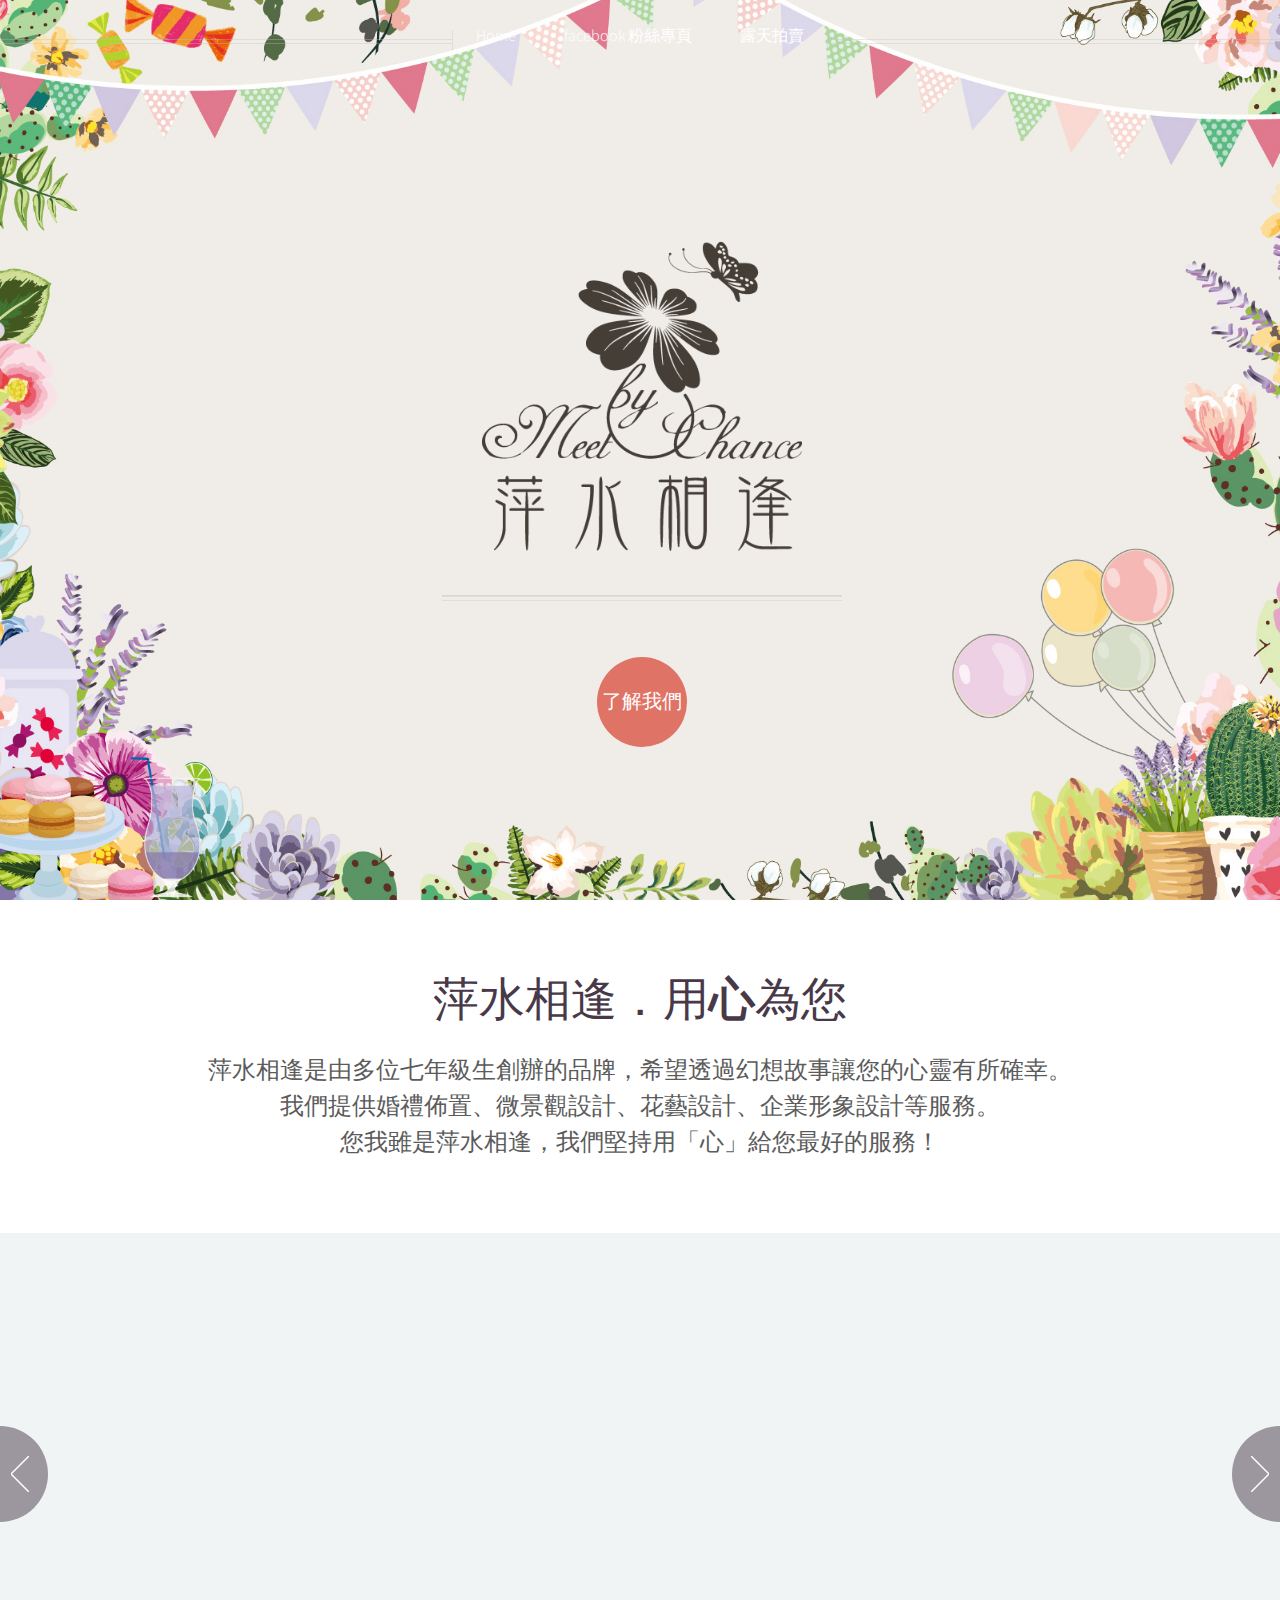
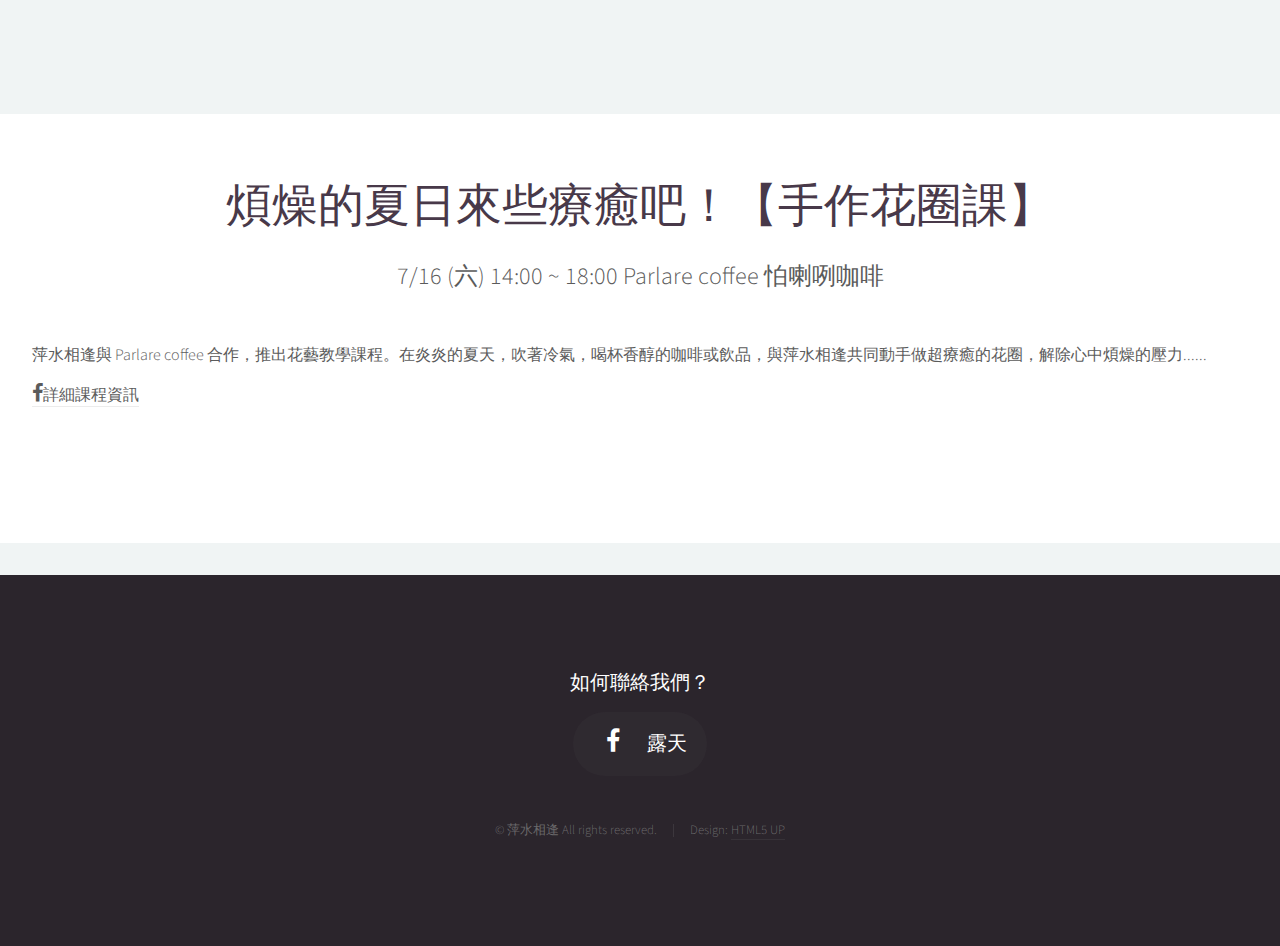
==== commit be08ceb9: "修改 index 服務項目、刪除夢時代展覽活動，新增 7/16 課程資訊" ====
--- a/index.html
+++ b/index.html
@@ -76,37 +76,45 @@
 						<article>
 							<a href="#" class="image featured"><img src="images/pic01.jpg" alt="" /></a>
 							<header>
-								<h3><a href="#">婚禮佈置</a></h3>
-							</header>
-							<p>依照您的需求設計風格，配合花藝與 Candy Bar，讓會場閃耀無比。</p>
+								<h3><a href="#">活動/婚禮佈置</a></h3>
+							</header>
+							<p>厭倦餐廳/飯店千篇一律的婚禮佈置嗎？萍水相逢可依您的預算需求設計風格，讓會場與眾不同、閃耀無比</p>
 						</article>
 
 						<article>
 							<a href="#" class="image featured"><img src="images/pic02.jpg" alt="" /></a>
 							<header>
+								<h3><a href="#">乾燥花藝設計</a></h3>
+							</header>
+							<p>客製化乾燥小花束、外拍乾燥捧花、新娘捧花、伴娘捧花、微景觀乾燥花、乾燥聖誕花圈、創意主題花圈…等</p>
+						</article>
+
+						<article>
+							<a href="#" class="image featured"><img src="images/pic03.jpg" alt="" /></a>
+							<header>
+								<h3><a href="#">多肉植物景觀設計</a></h3>
+							</header>
+							<p>想買盆可愛的多肉回家卻苦尋不到滿意的組盆嗎？萍水相逢可依您的預算需求客製您專屬的微景觀多肉組盆</p>
+						</article>
+
+						<article>
+							<a href="#" class="image featured"><img src="images/pic04.jpg" alt="" /></a>
+							<header>
+								<h3><a href="#">胸花設計</a></h3>
+							</header>
+							<p>覺得婚紗公司送的胸花很普通嗎？想要不一樣的胸花找萍水相逢就對了，我們提供鮮花、乾燥花胸花…等</p>
+						</article>
+
+						<article>
+							<a href="#" class="image featured"><img src="images/pic05.jpg" alt="" /></a>
+							<header>
 								<h3><a href="#">微景觀設計</a></h3>
 							</header>
-							<p>乾燥花、多肉植物、仿真多肉花草微景觀主題設計，送禮自用兩相宜</p>
-						</article>
-
-						<article>
-							<a href="#" class="image featured"><img src="images/pic03.jpg" alt="" /></a>
-							<header>
-								<h3><a href="#">花藝設計</a></h3>
-							</header>
-							<p>鮮花捧花、乾燥花捧花、珠寶捧花、送禮花束</p>
-						</article>
-
-						<article>
-							<a href="#" class="image featured"><img src="images/pic04.jpg" alt="" /></a>
-							<header>
-								<h3><a href="#">胸花設計</a></h3>
-							</header>
-							<p>鮮花胸花、乾燥花胸花<br>新郎胸花、伴郎胸花、主婚人胸花</p>
-						</article>
-
-						<article>
-							<a href="#" class="image featured"><img src="images/pic05.jpg" alt="" /></a>
+							<p>主題花插公仔結合乾燥花、多肉植物、仿真花草植物…等素材，客製您專屬的微景觀主題盆花</p>
+						</article>
+
+						<article>
+							<a href="#" class="image featured"><img src="images/pic06.jpg" alt="" /></a>
 							<header>
 								<h3><a href="#">企業形象設計</a></h3>
 							</header>
@@ -161,15 +169,16 @@
 				<div class="wrapper style2">
 
 					<article id="main" class="container special">
-						<a href="#" class="image featured"><img src="images/pic06.jpg" alt="" /></a>
+						<a href="#" class="image featured"><img src="images/pic_2016-07-16.jpg" alt="" /></a>
 						<header>
-							<h2><a href="#">【參展訊息】</a></h2>
-							<p>5/21 (六) ~ 6/5 (日) 夢時代 8 樓時代會館
+							<h2><a href="#">煩燥的夏日來些療癒吧！【手作花圈課】</a></h2>
+							<p>7/16 (六) 14:00 ~ 18:00 Parlare coffee 怕喇咧咖啡
 							</p>
 						</header>
 						<p>
-							萍水相逢受邀參加夢時代 5/21 (六) ~ 6/5 (日) 舉辦的「看見美麗的味道香水特展」，現場販售乾燥花主題微景觀花圈 (有 4 種尺寸)、法式小花束、乾燥花主題公仔提籃、迷你乾燥花束玻璃罐、小王子的玫瑰花 … 等，可當畢業花禮贈送師長或朋友唷 ~
+							萍水相逢與 Parlare coffee 合作，推出花藝教學課程。在炎炎的夏天，吹著冷氣，喝杯香醇的咖啡或飲品，與萍水相逢共同動手做超療癒的花圈，解除心中煩燥的壓力......
 						</p>
+						<p><a href="https://goo.gl/yhDMdS" class="icon fa-facebook">詳細課程資訊</a> </p>
 						<footer>
               <!--
 							<a href="#" class="button">Continue Reading</a>
@@ -264,6 +273,7 @@
 			<script src="assets/js/util.js"></script>
 			<!--[if lte IE 8]><script src="assets/js/ie/respond.min.js"></script><![endif]-->
 			<script src="assets/js/main.js"></script>
+			<script src="assets/js/gas.js"></script>
 
 	</body>
 </html>
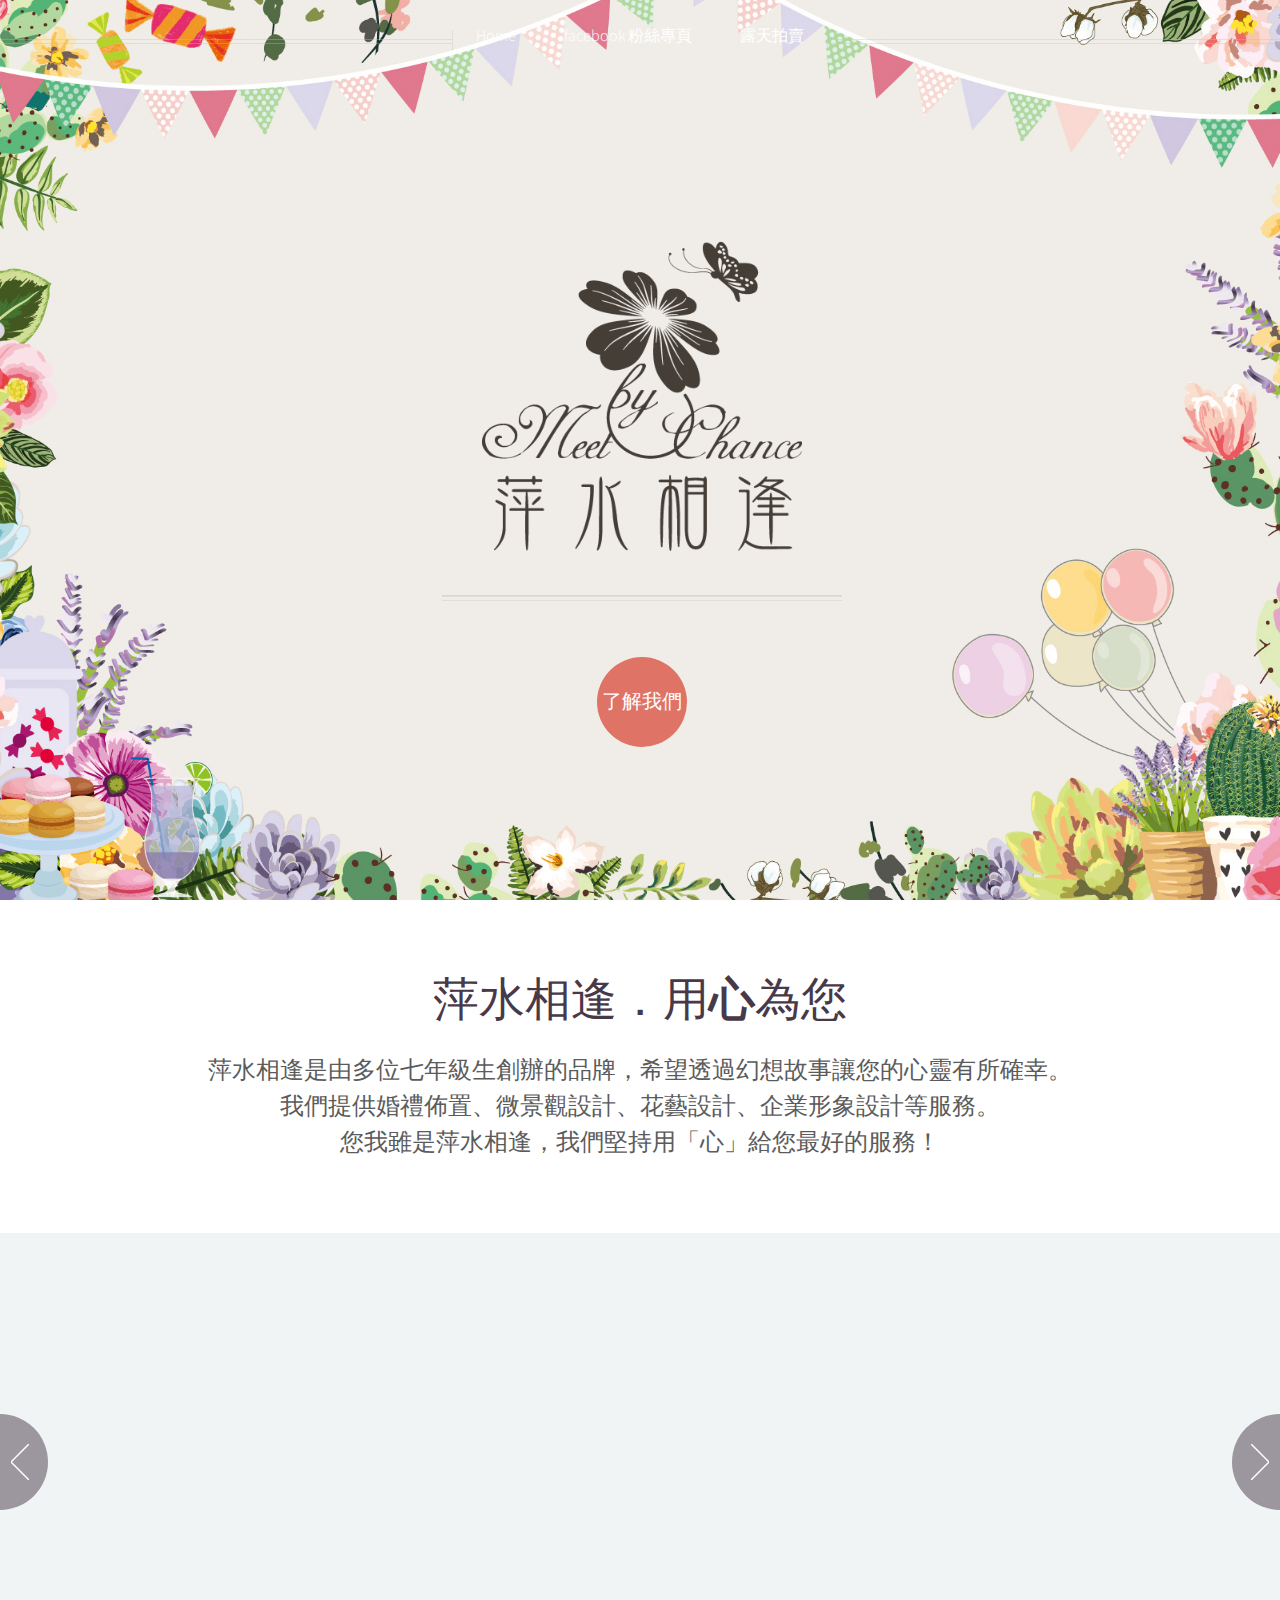
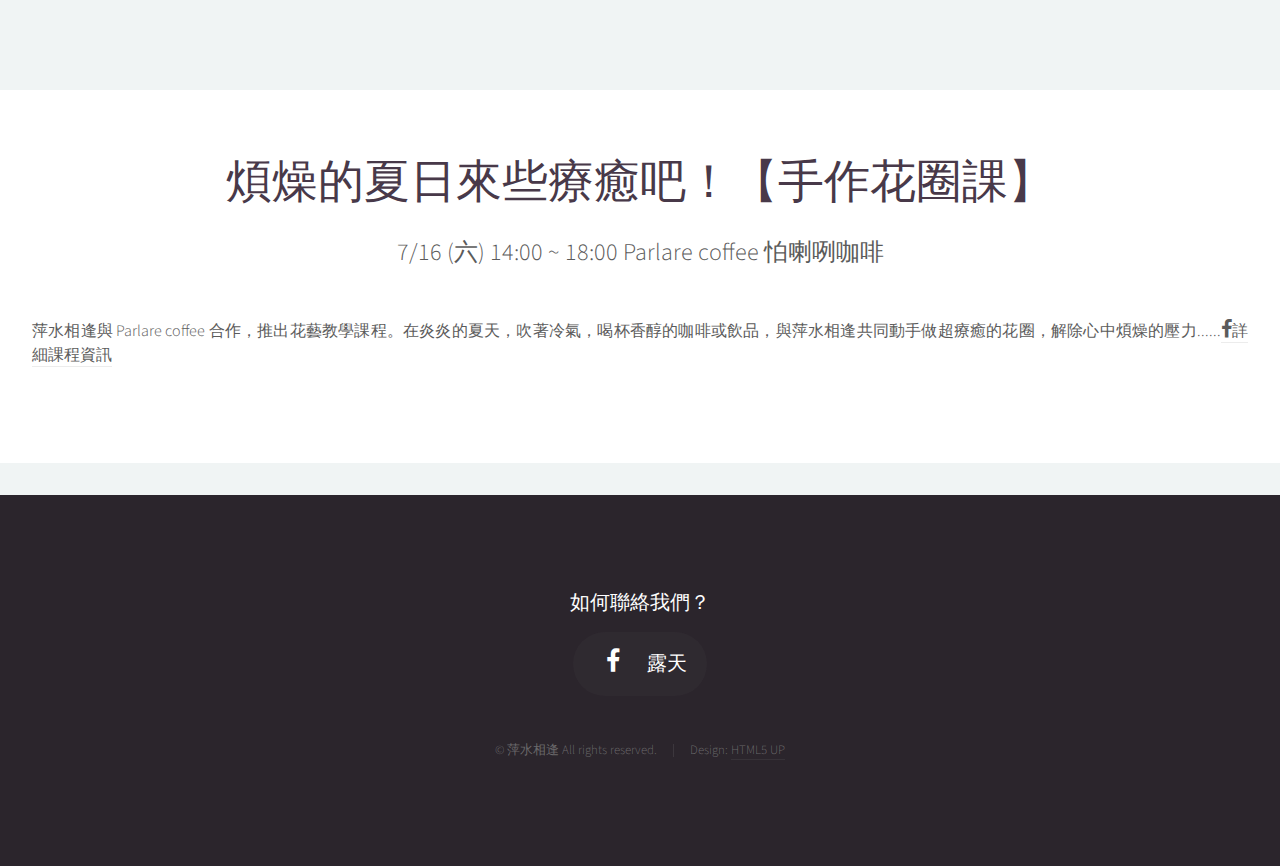
==== commit 89bfa675: "連結 justfont 網站的金萱字體" ====
--- a/index.html
+++ b/index.html
@@ -11,6 +11,7 @@
 		<meta name="viewport" content="width=device-width, initial-scale=1" />
 		<!--[if lte IE 8]><script src="assets/js/ie/html5shiv.js"></script><![endif]-->
 		<link rel="stylesheet" href="assets/css/main.css" />
+		<script src="//s3-ap-northeast-1.amazonaws.com/justfont-user-script/jf-45528.js"></script>
 		<!--[if lte IE 8]><link rel="stylesheet" href="assets/css/ie8.css" /><![endif]-->
 	</head>
 	<body class="homepage">
@@ -86,7 +87,7 @@
 							<header>
 								<h3><a href="#">乾燥花藝設計</a></h3>
 							</header>
-							<p>客製化乾燥小花束、外拍乾燥捧花、新娘捧花、伴娘捧花、微景觀乾燥花、乾燥聖誕花圈、創意主題花圈…等</p>
+							<p>客製化乾燥小花束、外拍乾燥捧花、新娘捧花、伴娘捧花、微景觀乾燥花、乾燥聖誕花圈、創意主題花圈</p>
 						</article>
 
 						<article>
@@ -118,7 +119,7 @@
 							<header>
 								<h3><a href="#">企業形象設計</a></h3>
 							</header>
-							<p>企業形象 Logo、婚禮 Logo、婚禮背板、喜帖、名片、平面設計</p>
+							<p>企業形象 Logo 設計、婚禮 Logo 設計、拍照背板設計、喜帖設計、名片設計、平面視覺設計</p>
 						</article>
 
 						<!--
@@ -176,14 +177,8 @@
 							</p>
 						</header>
 						<p>
-							萍水相逢與 Parlare coffee 合作，推出花藝教學課程。在炎炎的夏天，吹著冷氣，喝杯香醇的咖啡或飲品，與萍水相逢共同動手做超療癒的花圈，解除心中煩燥的壓力......
+							萍水相逢與 Parlare coffee 合作，推出花藝教學課程。在炎炎的夏天，吹著冷氣，喝杯香醇的咖啡或飲品，與萍水相逢共同動手做超療癒的花圈，解除心中煩燥的壓力......<a href="https://goo.gl/yhDMdS" class="icon fa-facebook">詳細課程資訊</a>
 						</p>
-						<p><a href="https://goo.gl/yhDMdS" class="icon fa-facebook">詳細課程資訊</a> </p>
-						<footer>
-              <!--
-							<a href="#" class="button">Continue Reading</a>
-              -->
-						</footer>
 					</article>
 
 				</div>
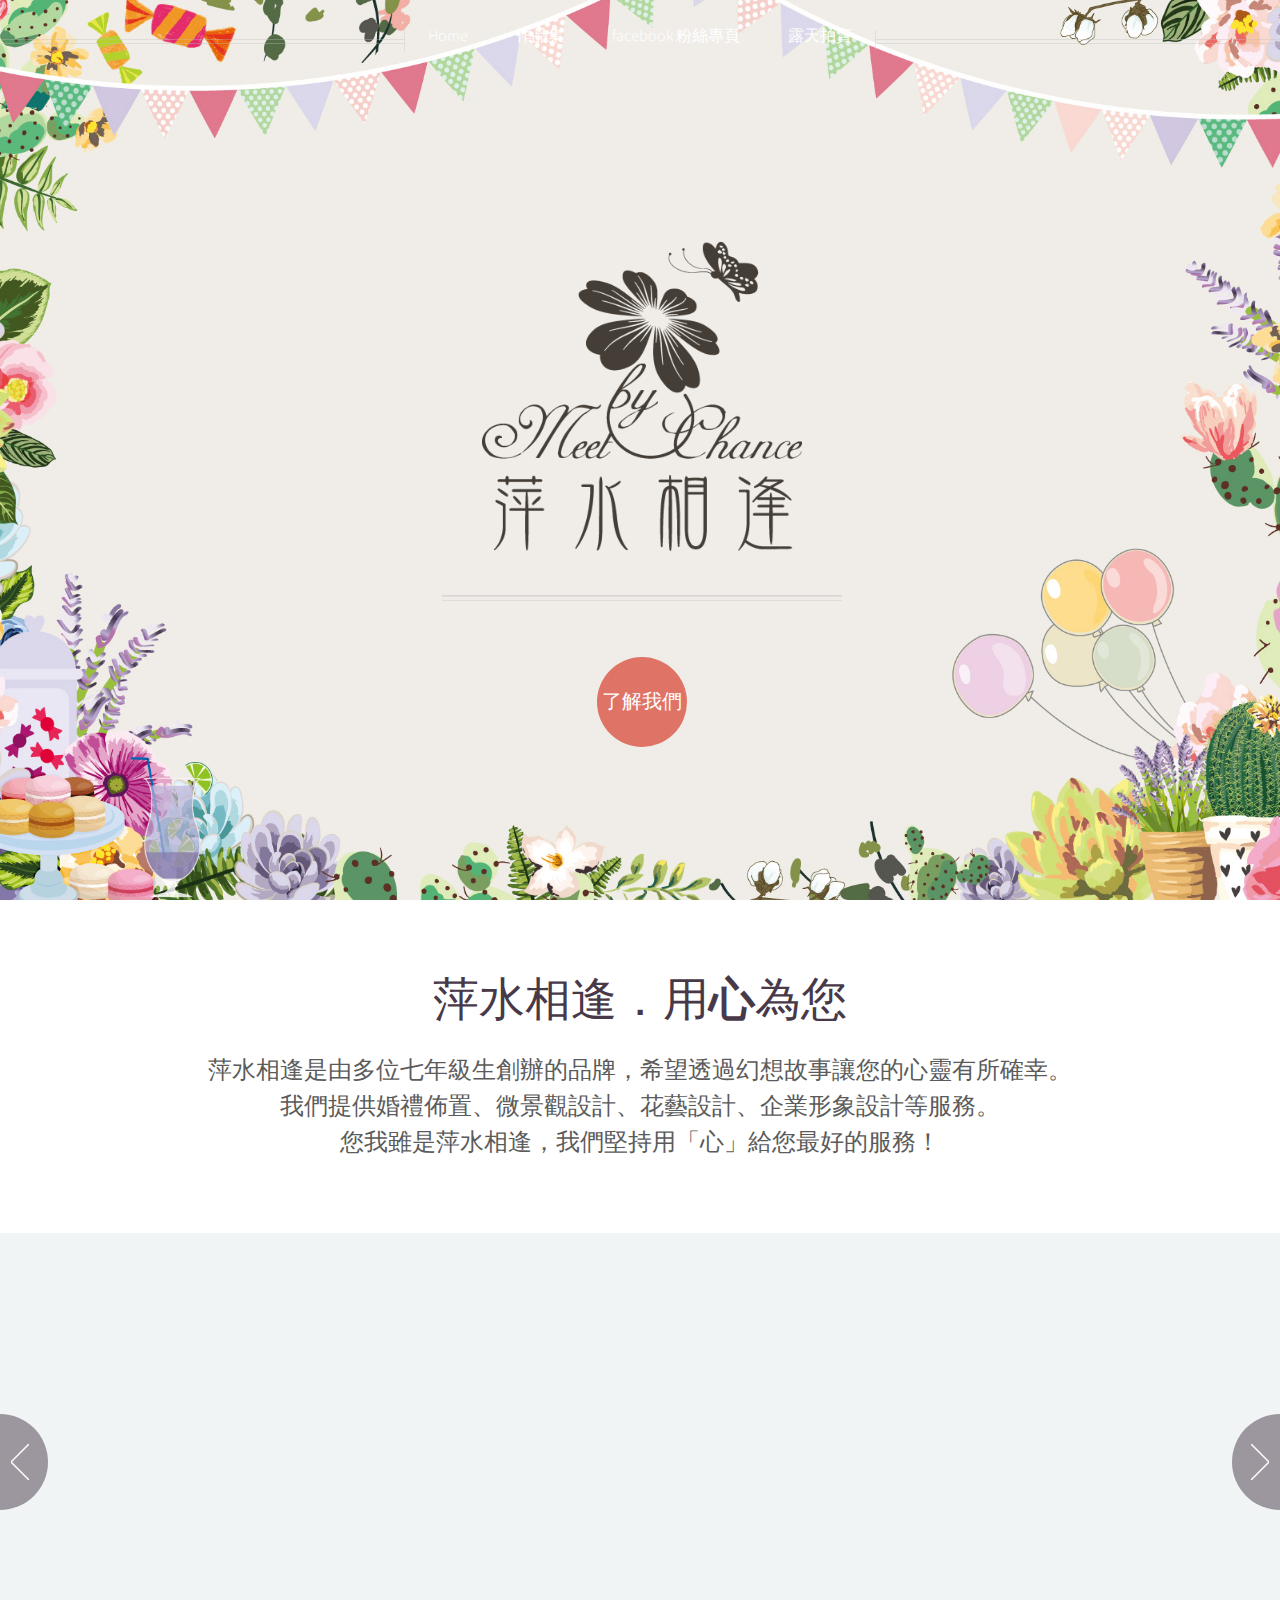
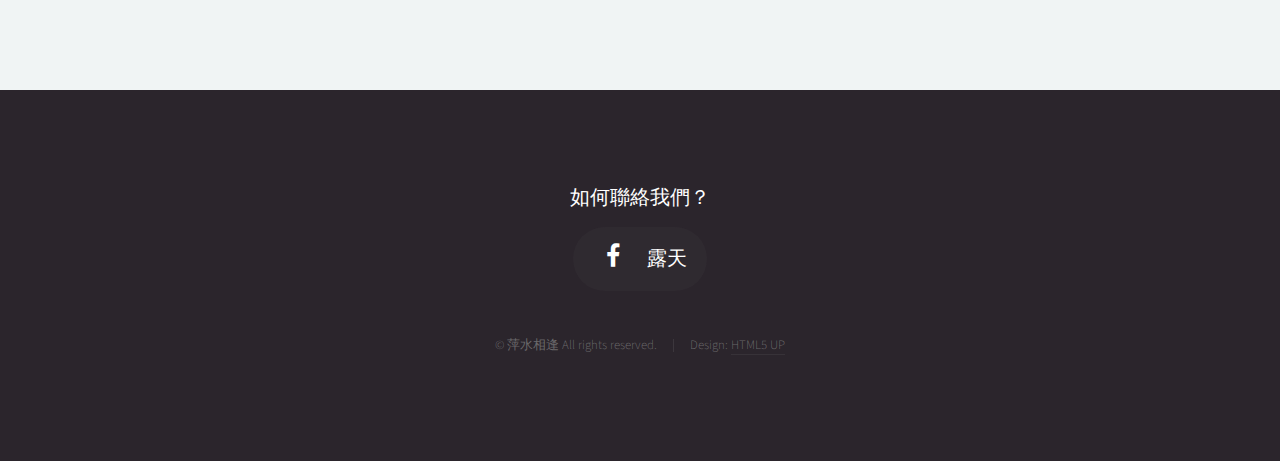
==== commit ac45ee12: "修改上方主選單，新增 「作品集」的「圖案設計」，新增內頁 logo-1.html" ====
--- a/index.html
+++ b/index.html
@@ -35,24 +35,27 @@
 						<nav id="nav">
 							<ul>
 								<li><a href="index.html">Home</a></li>
-								<!--<li>
-									<a href="#">Dropdown</a>
+								<li>
+									<a href="#">作品集</a>
 									<ul>
-										<li><a href="#">Lorem ipsum dolor</a></li>
-										<li><a href="#">Magna phasellus</a></li>
-										<li><a href="#">Etiam dolore nisl</a></li>
+										<!--<li>
+											<a href="#">花藝設計 &hellip;</a>
+											<ul>
+												<li><a href="#">鮮花</a></li>
+												<li><a href="#">乾燥花</a></li>
+												<li><a href="#">多肉植物</a></li>
+											</ul>
+										</li>-->
 										<li>
-											<a href="#">And a submenu &hellip;</a>
+											<a href="#">圖案設計 &hellip;</a>
 											<ul>
-												<li><a href="#">Lorem ipsum dolor</a></li>
-												<li><a href="#">Phasellus consequat</a></li>
-												<li><a href="#">Magna phasellus</a></li>
-												<li><a href="#">Etiam dolore nisl</a></li>
+												<li><a href="logo_1.html">T-Shirt</a></li>
+												<li><a href="logo_2.html">Logo</a></li>
 											</ul>
 										</li>
-										<li><a href="#">Veroeros feugiat</a></li>
+										<!--<li><a href="#">網頁設計</a></li>-->
 									</ul>
-								</li>-->
+								</li>
 								<li><a href="https://www.facebook.com/mebych/" target="_blank">facebook 粉絲專頁</a></li>
 								<li><a href="http://class.ruten.com.tw/user/index00.php?s=mebych" target="_blank">露天拍賣</a></li>
 							</ul>
@@ -167,7 +170,7 @@
 				</section>
 
 			<!-- Main -->
-				<div class="wrapper style2">
+				<!--<div class="wrapper style2">
 
 					<article id="main" class="container special">
 						<a href="#" class="image featured"><img src="images/pic_2016-07-16.jpg" alt="" /></a>
@@ -181,7 +184,7 @@
 						</p>
 					</article>
 
-				</div>
+				</div>-->
 
 			<!-- Features -->
 			<!-- 	<div class="wrapper style1">
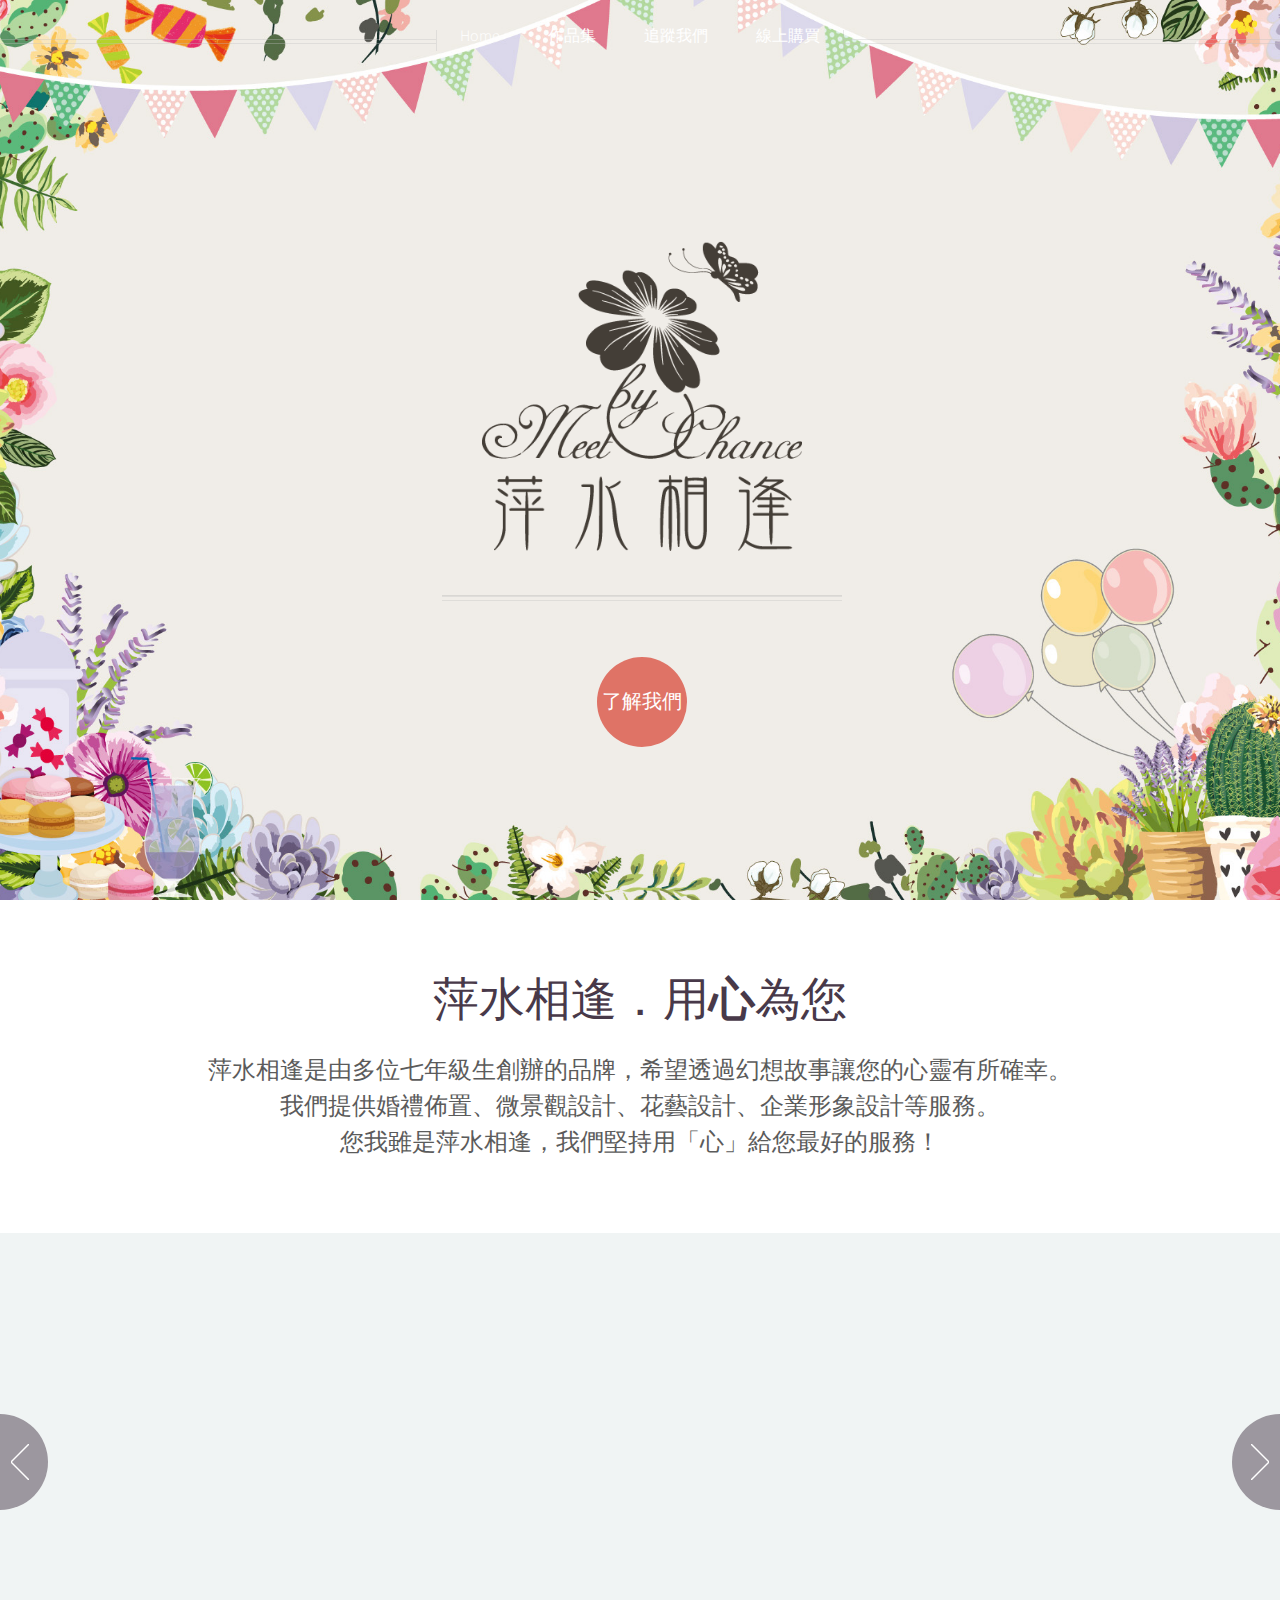
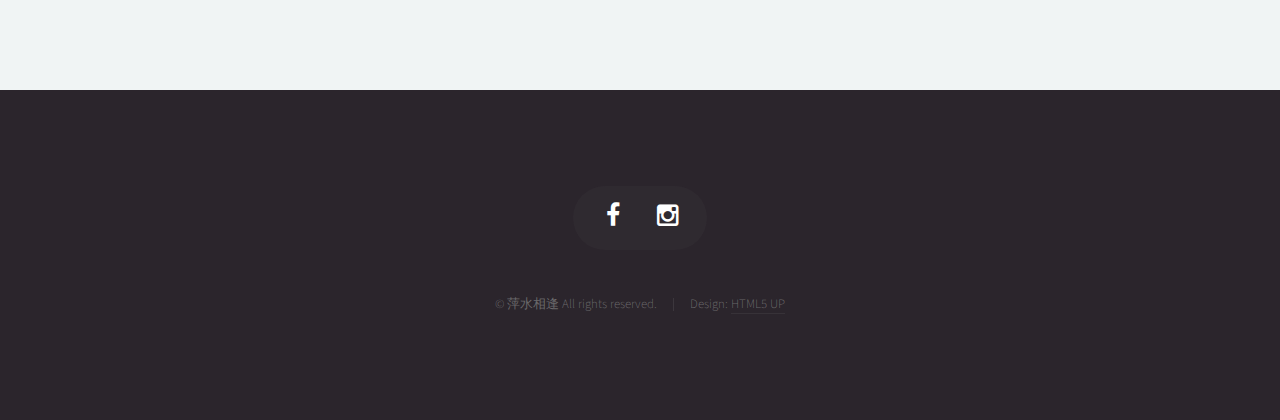
==== commit 6b3cc143: "新增 instagram 連結，新增網頁設計項目，新增蝦皮拍賣連結" ====
--- a/index.html
+++ b/index.html
@@ -47,17 +47,27 @@
 											</ul>
 										</li>-->
 										<li>
-											<a href="#">圖案設計 &hellip;</a>
-											<ul>
-												<li><a href="logo_1.html">T-Shirt</a></li>
-												<li><a href="logo_2.html">Logo</a></li>
-											</ul>
+											<a href="logo_1.html">圖案設計</a>
 										</li>
 										<!--<li><a href="#">網頁設計</a></li>-->
 									</ul>
 								</li>
-								<li><a href="https://www.facebook.com/mebych/" target="_blank">facebook 粉絲專頁</a></li>
-								<li><a href="http://class.ruten.com.tw/user/index00.php?s=mebych" target="_blank">露天拍賣</a></li>
+								<li><a href="#">追蹤我們</a>
+									<ul>
+										<li><a href="https://www.facebook.com/mebych/"><span class="label">Facebook</span></a></li>
+										<li><a href="https://www.instagram.com/mebych/"><span class="label">Instagram</span></a></li>
+									</ul>
+
+								</li>
+								<li>
+									<a href="#">線上購買</a>
+									<ul>
+										<li>
+											<a href="http://class.ruten.com.tw/user/index00.php?s=mebych" target="_blank">露天拍賣</a>
+										</li>
+										<li><a href="https://shopee.tw/mebych">蝦皮拍賣</a></li>
+									</ul>
+								</li>
 							</ul>
 						</nav>
 
@@ -78,6 +88,22 @@
 					<div class="reel">
 
 						<article>
+							<a href="#" class="image featured"><img src="images/pic02.jpg" alt="" /></a>
+							<header>
+								<h3><a href="#">花藝設計</a></h3>
+							</header>
+							<p>客製化乾燥小花束、外拍乾燥捧花、新娘捧花、伴娘捧花、微景觀乾燥花、乾燥聖誕花圈、創意主題花圈</p>
+						</article>
+
+						<article>
+							<a href="#" class="image featured"><img src="images/pic04.jpg" alt="" /></a>
+							<header>
+								<h3><a href="#">胸花設計</a></h3>
+							</header>
+							<p>覺得婚紗公司送的胸花很普通嗎？想要不一樣的胸花找萍水相逢就對了，我們提供鮮花、乾燥花胸花…等</p>
+						</article>
+
+						<article>
 							<a href="#" class="image featured"><img src="images/pic01.jpg" alt="" /></a>
 							<header>
 								<h3><a href="#">活動/婚禮佈置</a></h3>
@@ -86,11 +112,11 @@
 						</article>
 
 						<article>
-							<a href="#" class="image featured"><img src="images/pic02.jpg" alt="" /></a>
-							<header>
-								<h3><a href="#">乾燥花藝設計</a></h3>
-							</header>
-							<p>客製化乾燥小花束、外拍乾燥捧花、新娘捧花、伴娘捧花、微景觀乾燥花、乾燥聖誕花圈、創意主題花圈</p>
+							<a href="#" class="image featured"><img src="images/pic05.jpg" alt="" /></a>
+							<header>
+								<h3><a href="#">微景觀設計</a></h3>
+							</header>
+							<p>主題花插公仔結合乾燥花、多肉植物、仿真花草植物…等素材，客製您專屬的微景觀主題盆花</p>
 						</article>
 
 						<article>
@@ -102,27 +128,19 @@
 						</article>
 
 						<article>
-							<a href="#" class="image featured"><img src="images/pic04.jpg" alt="" /></a>
-							<header>
-								<h3><a href="#">胸花設計</a></h3>
-							</header>
-							<p>覺得婚紗公司送的胸花很普通嗎？想要不一樣的胸花找萍水相逢就對了，我們提供鮮花、乾燥花胸花…等</p>
-						</article>
-
-						<article>
-							<a href="#" class="image featured"><img src="images/pic05.jpg" alt="" /></a>
-							<header>
-								<h3><a href="#">微景觀設計</a></h3>
-							</header>
-							<p>主題花插公仔結合乾燥花、多肉植物、仿真花草植物…等素材，客製您專屬的微景觀主題盆花</p>
-						</article>
-
-						<article>
 							<a href="#" class="image featured"><img src="images/pic06.jpg" alt="" /></a>
 							<header>
 								<h3><a href="#">企業形象設計</a></h3>
 							</header>
 							<p>企業形象 Logo 設計、婚禮 Logo 設計、拍照背板設計、喜帖設計、名片設計、平面視覺設計</p>
+						</article>
+
+						<article>
+							<a href="#" class="image featured"><img src="images/pic07.jpg" alt="" /></a>
+							<header>
+								<h3><a href="#">網站形象設計</a></h3>
+							</header>
+							<p>網站形象設計、網站整體規劃、RWD響應式網頁設計、購物網站、客製化網站</p>
 						</article>
 
 						<!--
@@ -238,12 +256,9 @@
 
 								<!-- Contact -->
 									<section class="contact">
-										<header>
-											<h3>如何聯絡我們？</h3>
-										</header>
 										<ul class="icons">
 											<li><a href="https://www.facebook.com/mebych/" class="icon fa-facebook"><span class="label">Facebook</span></a></li>
-											<li><a href="http://class.ruten.com.tw/user/index00.php?s=mebych">露天</a></li>
+											<li><a href="https://www.instagram.com/mebych/" class="icon fa-instagram"><span class="label">Instagram</span></a></li>
 										</ul>
 									</section>
 
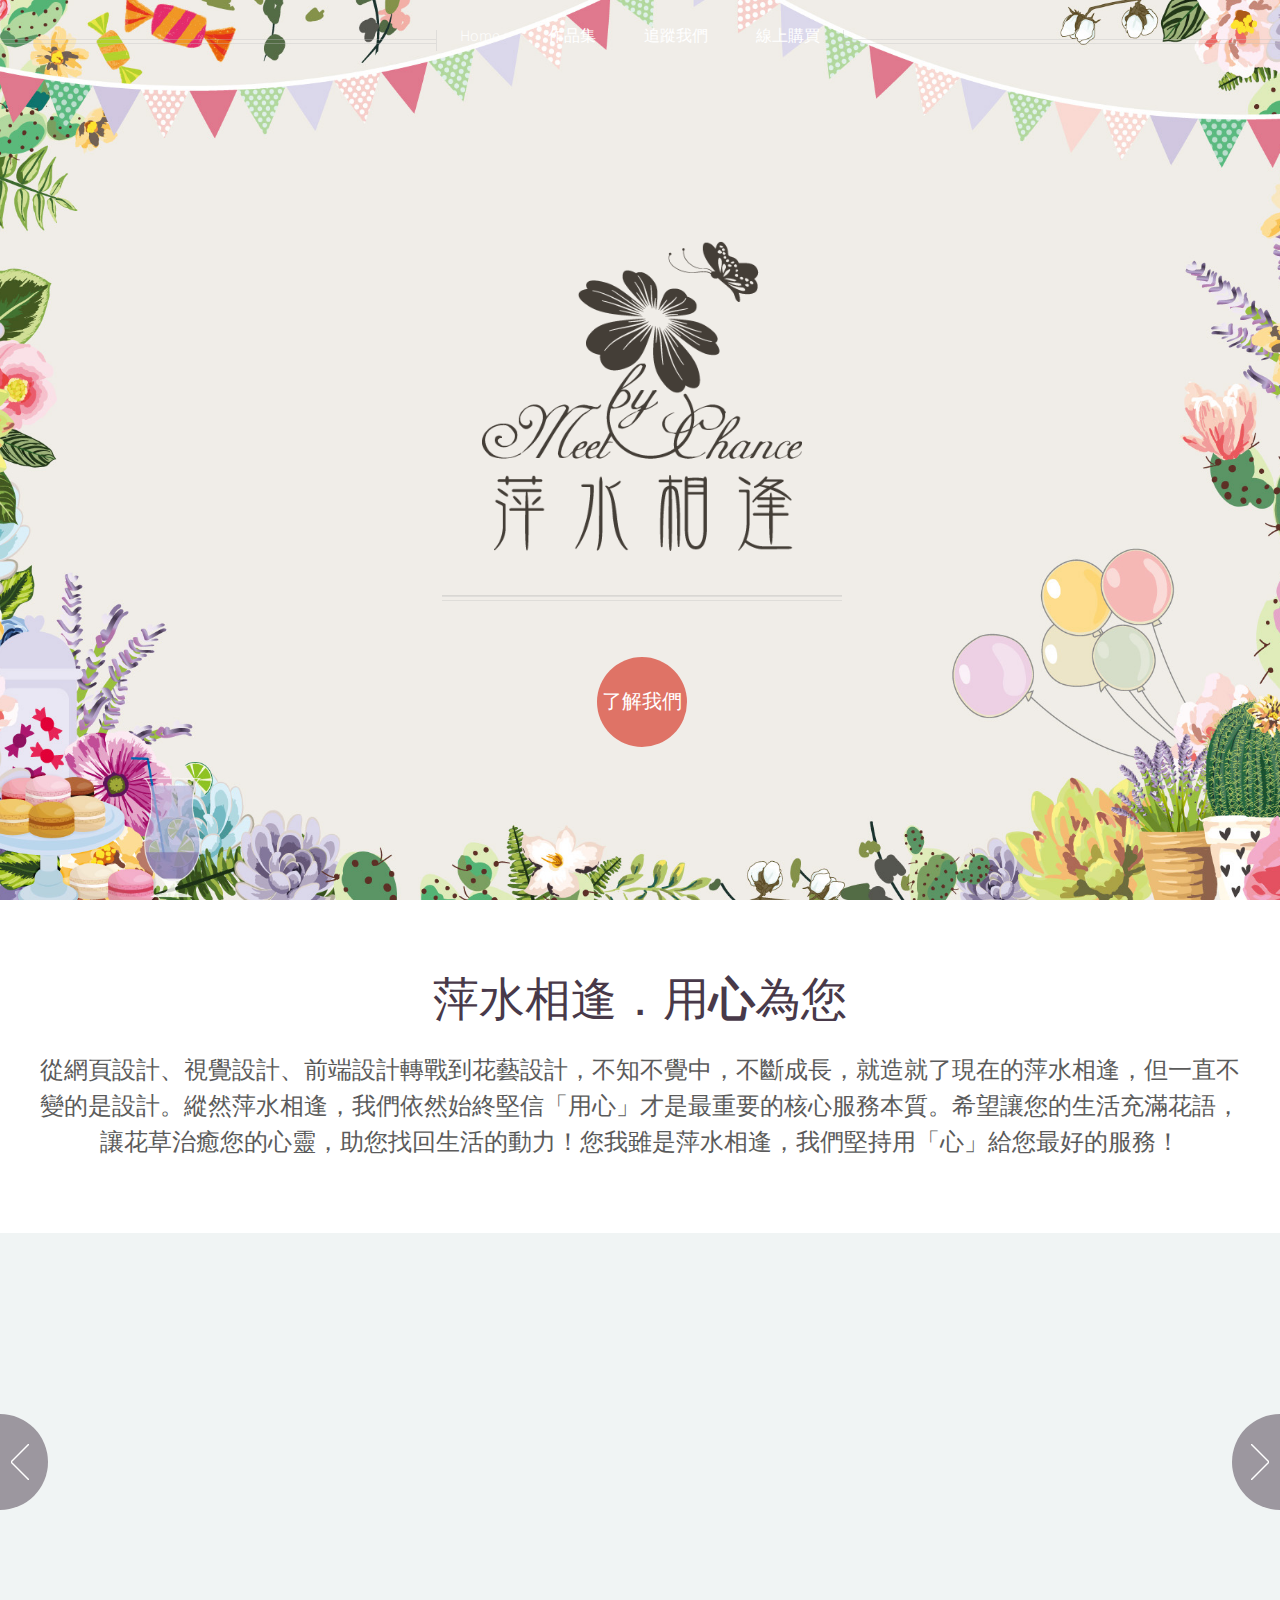
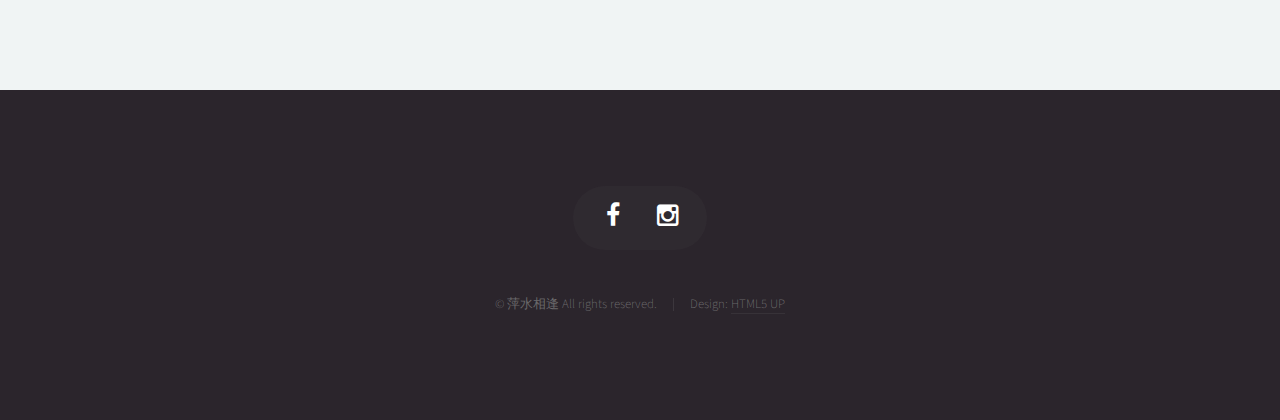
==== commit 1db2638b: "加上PChome賣場連結，去掉婚禮佈置服務項目" ====
--- a/index.html
+++ b/index.html
@@ -62,10 +62,11 @@
 								<li>
 									<a href="#">線上購買</a>
 									<ul>
+										<li><a href="https://shopee.tw/mebych" target="_blank">蝦皮拍賣</a></li>
 										<li>
 											<a href="http://class.ruten.com.tw/user/index00.php?s=mebych" target="_blank">露天拍賣</a>
 										</li>
-										<li><a href="https://shopee.tw/mebych">蝦皮拍賣</a></li>
+										<li><a href="http://seller.pcstore.com.tw/S109170067" target="_blank">PChome商店街</a></li>
 									</ul>
 								</li>
 							</ul>
@@ -77,8 +78,7 @@
 				<section id="banner">
 					<header>
 						<h2>萍水相逢．用<strong>心</strong>為您</h2>
-						<p>萍水相逢是由多位七年級生創辦的品牌，希望透過幻想故事讓您的心靈有所確幸。<br>
-						我們提供婚禮佈置、微景觀設計、花藝設計、企業形象設計等服務。<br>您我雖是萍水相逢，我們堅持用「心」給您最好的服務！
+						<p>從網頁設計、視覺設計、前端設計轉戰到花藝設計，不知不覺中，不斷成長，就造就了現在的萍水相逢，但一直不變的是設計。縱然萍水相逢，我們依然始終堅信「用心」才是最重要的核心服務本質。希望讓您的生活充滿花語，讓花草治癒您的心靈，助您找回生活的動力！您我雖是萍水相逢，我們堅持用「心」給您最好的服務！
 						</p>
 					</header>
 				</section>
@@ -104,14 +104,6 @@
 						</article>
 
 						<article>
-							<a href="#" class="image featured"><img src="images/pic01.jpg" alt="" /></a>
-							<header>
-								<h3><a href="#">活動/婚禮佈置</a></h3>
-							</header>
-							<p>厭倦餐廳/飯店千篇一律的婚禮佈置嗎？萍水相逢可依您的預算需求設計風格，讓會場與眾不同、閃耀無比</p>
-						</article>
-
-						<article>
 							<a href="#" class="image featured"><img src="images/pic05.jpg" alt="" /></a>
 							<header>
 								<h3><a href="#">微景觀設計</a></h3>
@@ -140,7 +132,7 @@
 							<header>
 								<h3><a href="#">網站形象設計</a></h3>
 							</header>
-							<p>網站形象設計、網站整體規劃、RWD響應式網頁設計、購物網站、客製化網站</p>
+							<p>網站形象設計、網站整體規劃、RWD響應式網頁設計、客製化網站</p>
 						</article>
 
 						<!--
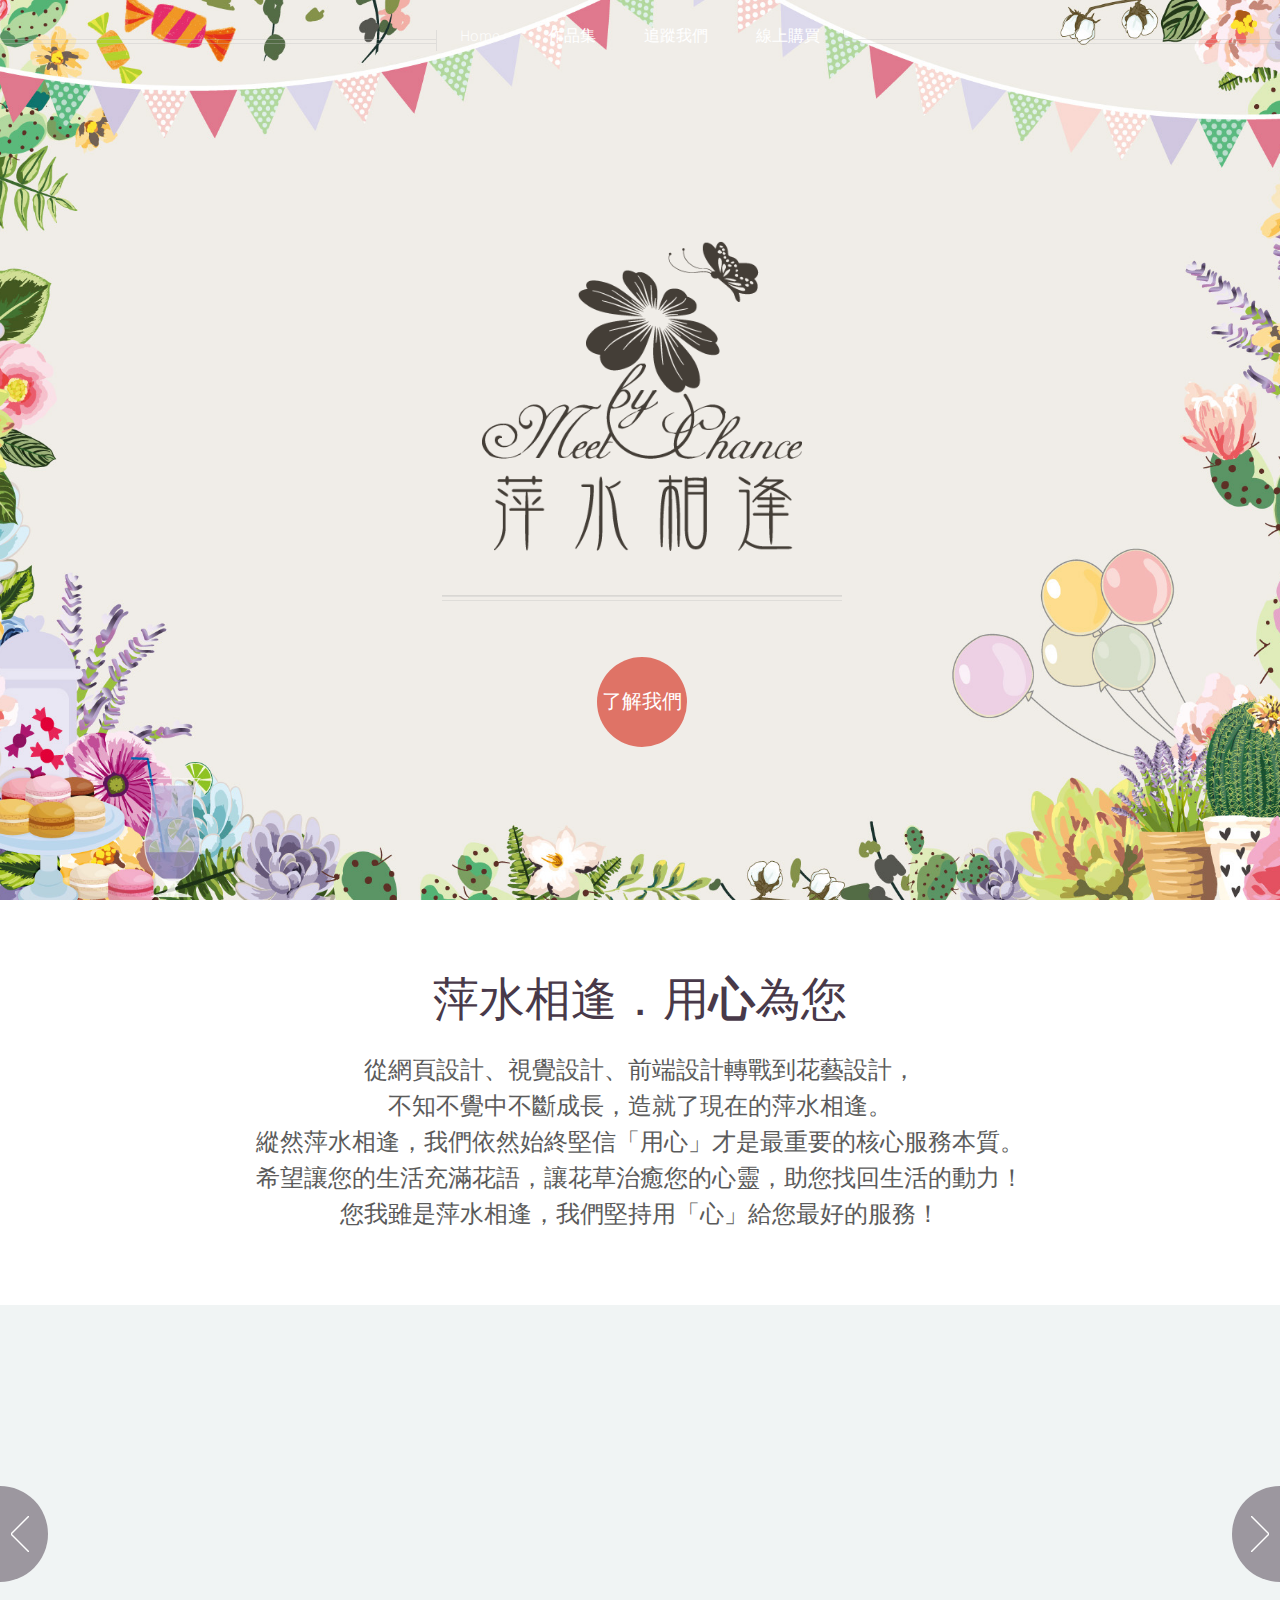
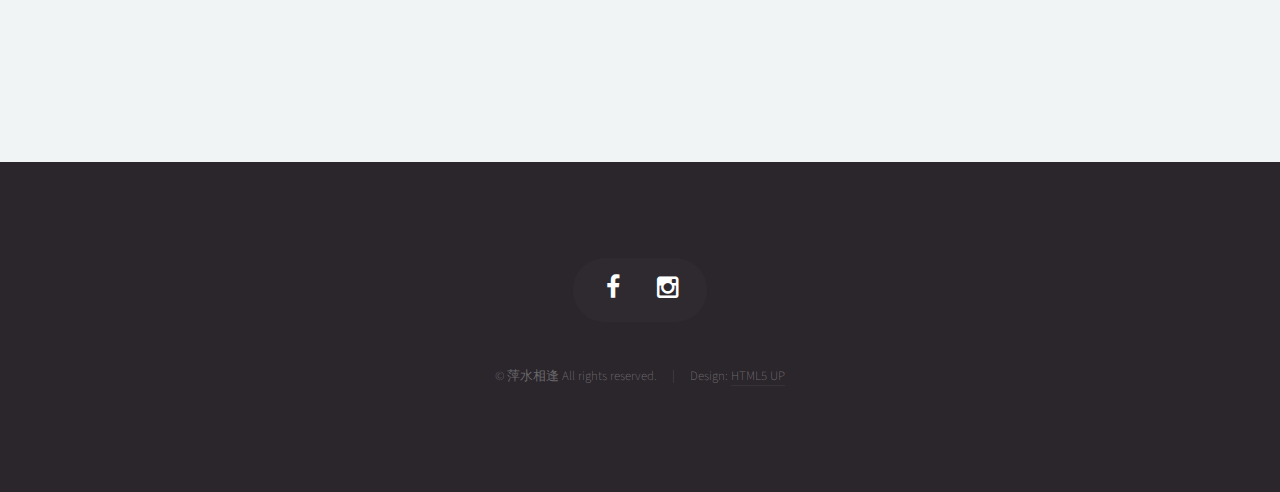
==== commit 646f74b5: "更新關於我們" ====
--- a/index.html
+++ b/index.html
@@ -78,7 +78,7 @@
 				<section id="banner">
 					<header>
 						<h2>萍水相逢．用<strong>心</strong>為您</h2>
-						<p>從網頁設計、視覺設計、前端設計轉戰到花藝設計，不知不覺中，不斷成長，就造就了現在的萍水相逢，但一直不變的是設計。縱然萍水相逢，我們依然始終堅信「用心」才是最重要的核心服務本質。希望讓您的生活充滿花語，讓花草治癒您的心靈，助您找回生活的動力！您我雖是萍水相逢，我們堅持用「心」給您最好的服務！
+						<p>從網頁設計、視覺設計、前端設計轉戰到花藝設計，<br>不知不覺中不斷成長，造就了現在的萍水相逢。<br>縱然萍水相逢，我們依然始終堅信「用心」才是最重要的核心服務本質。<br>希望讓您的生活充滿花語，讓花草治癒您的心靈，助您找回生活的動力！<br>您我雖是萍水相逢，我們堅持用「心」給您最好的服務！
 						</p>
 					</header>
 				</section>
